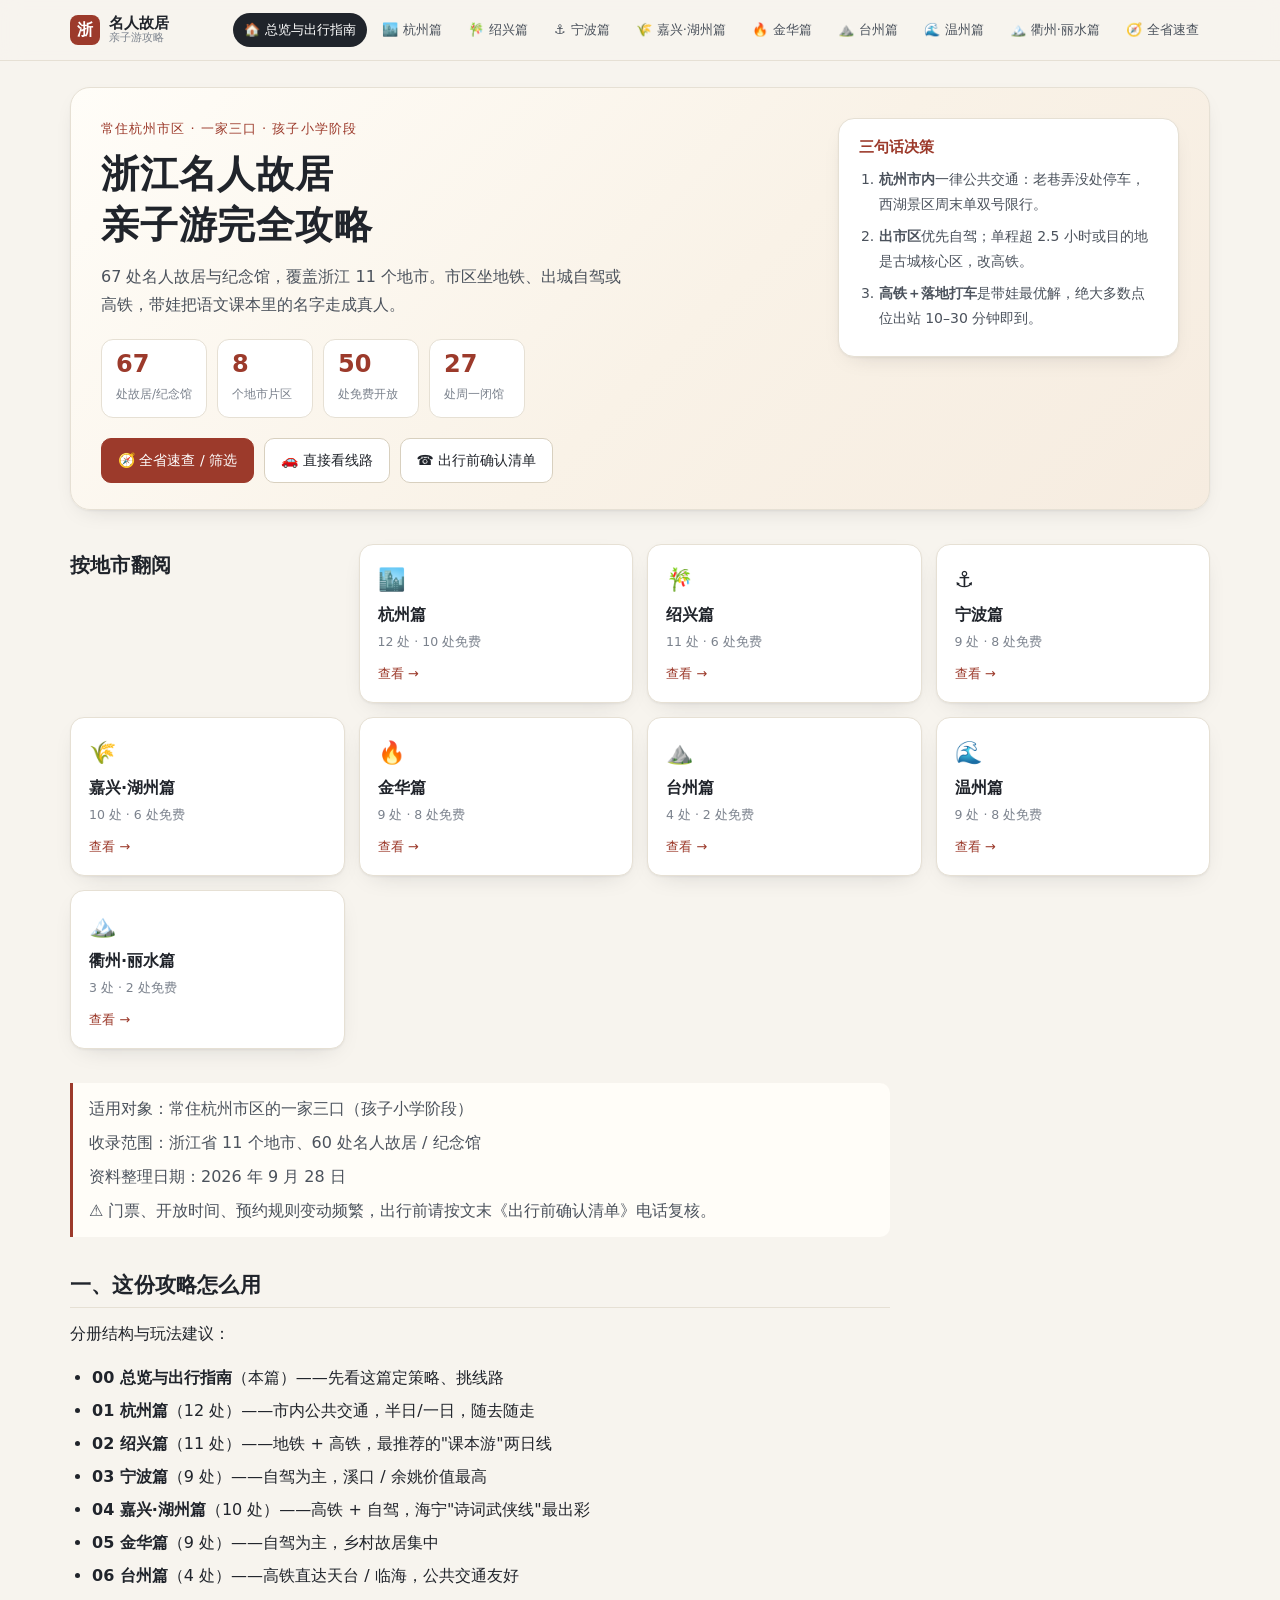
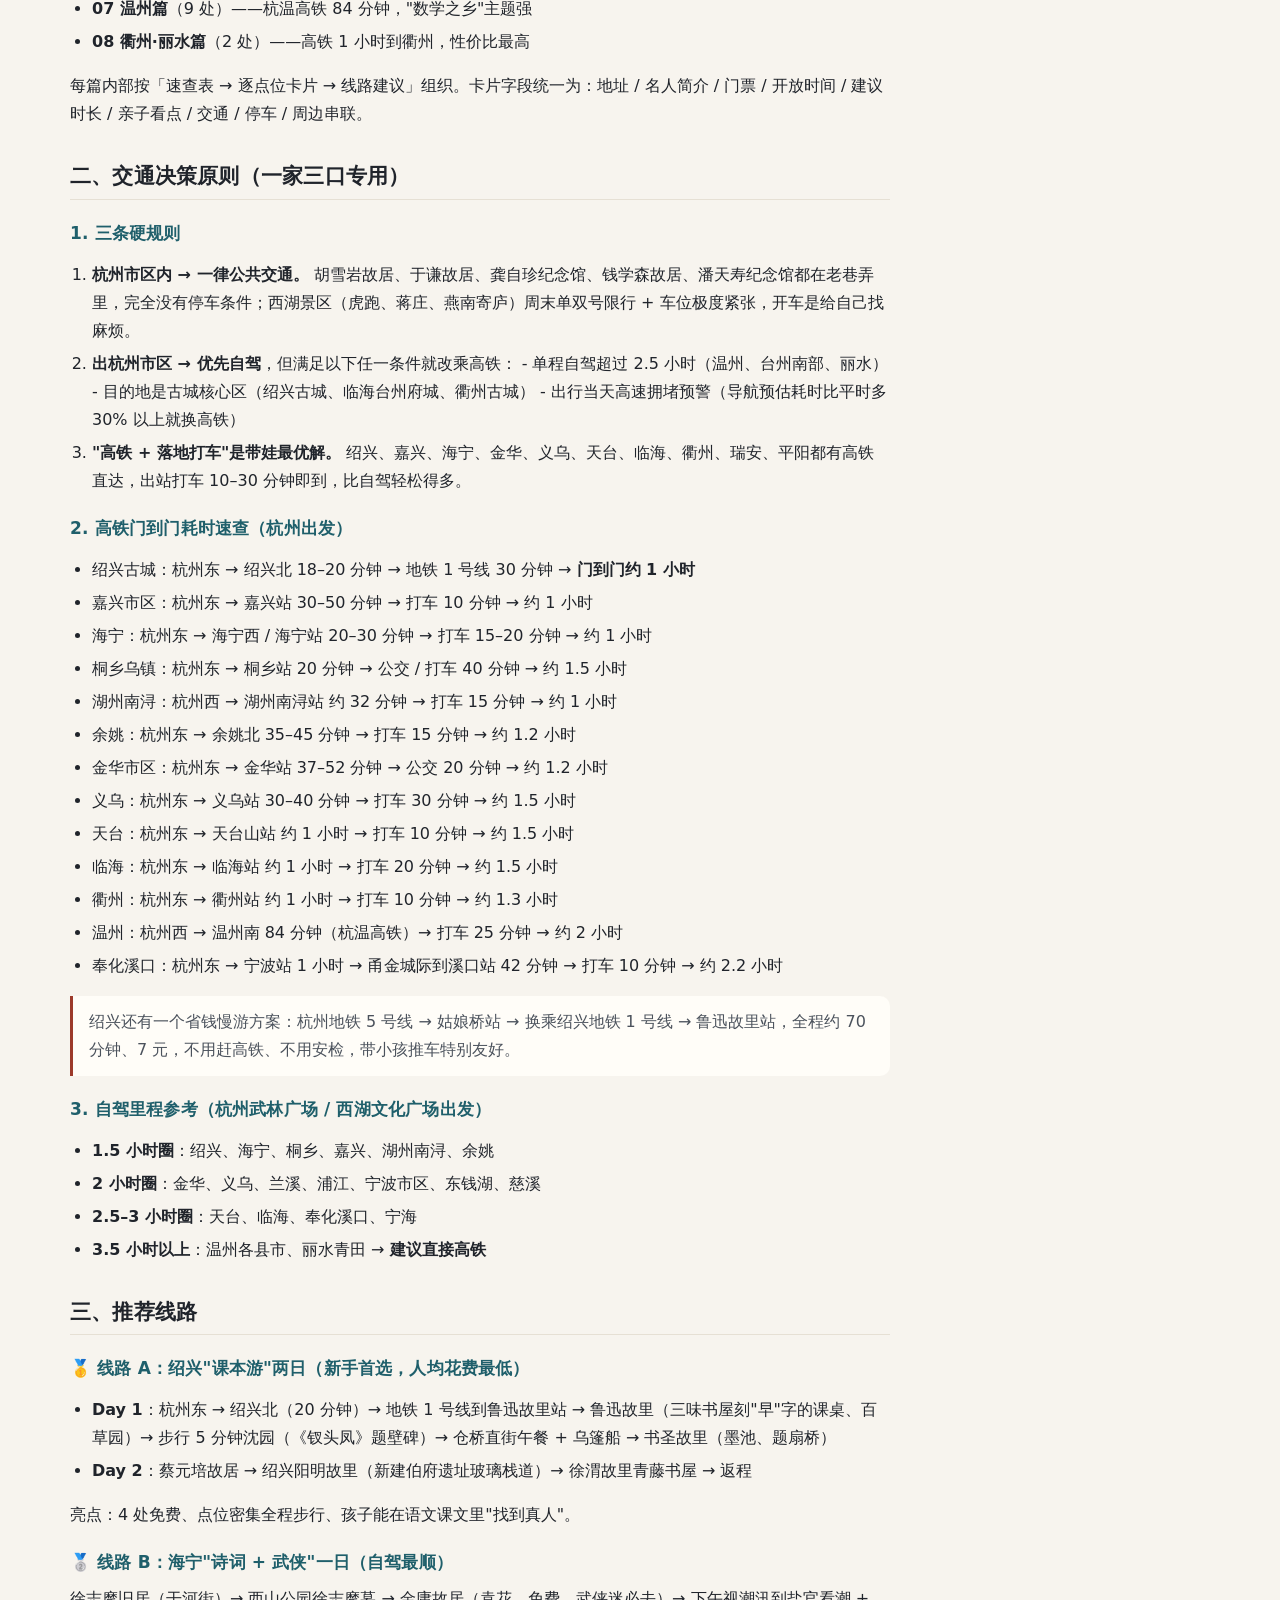
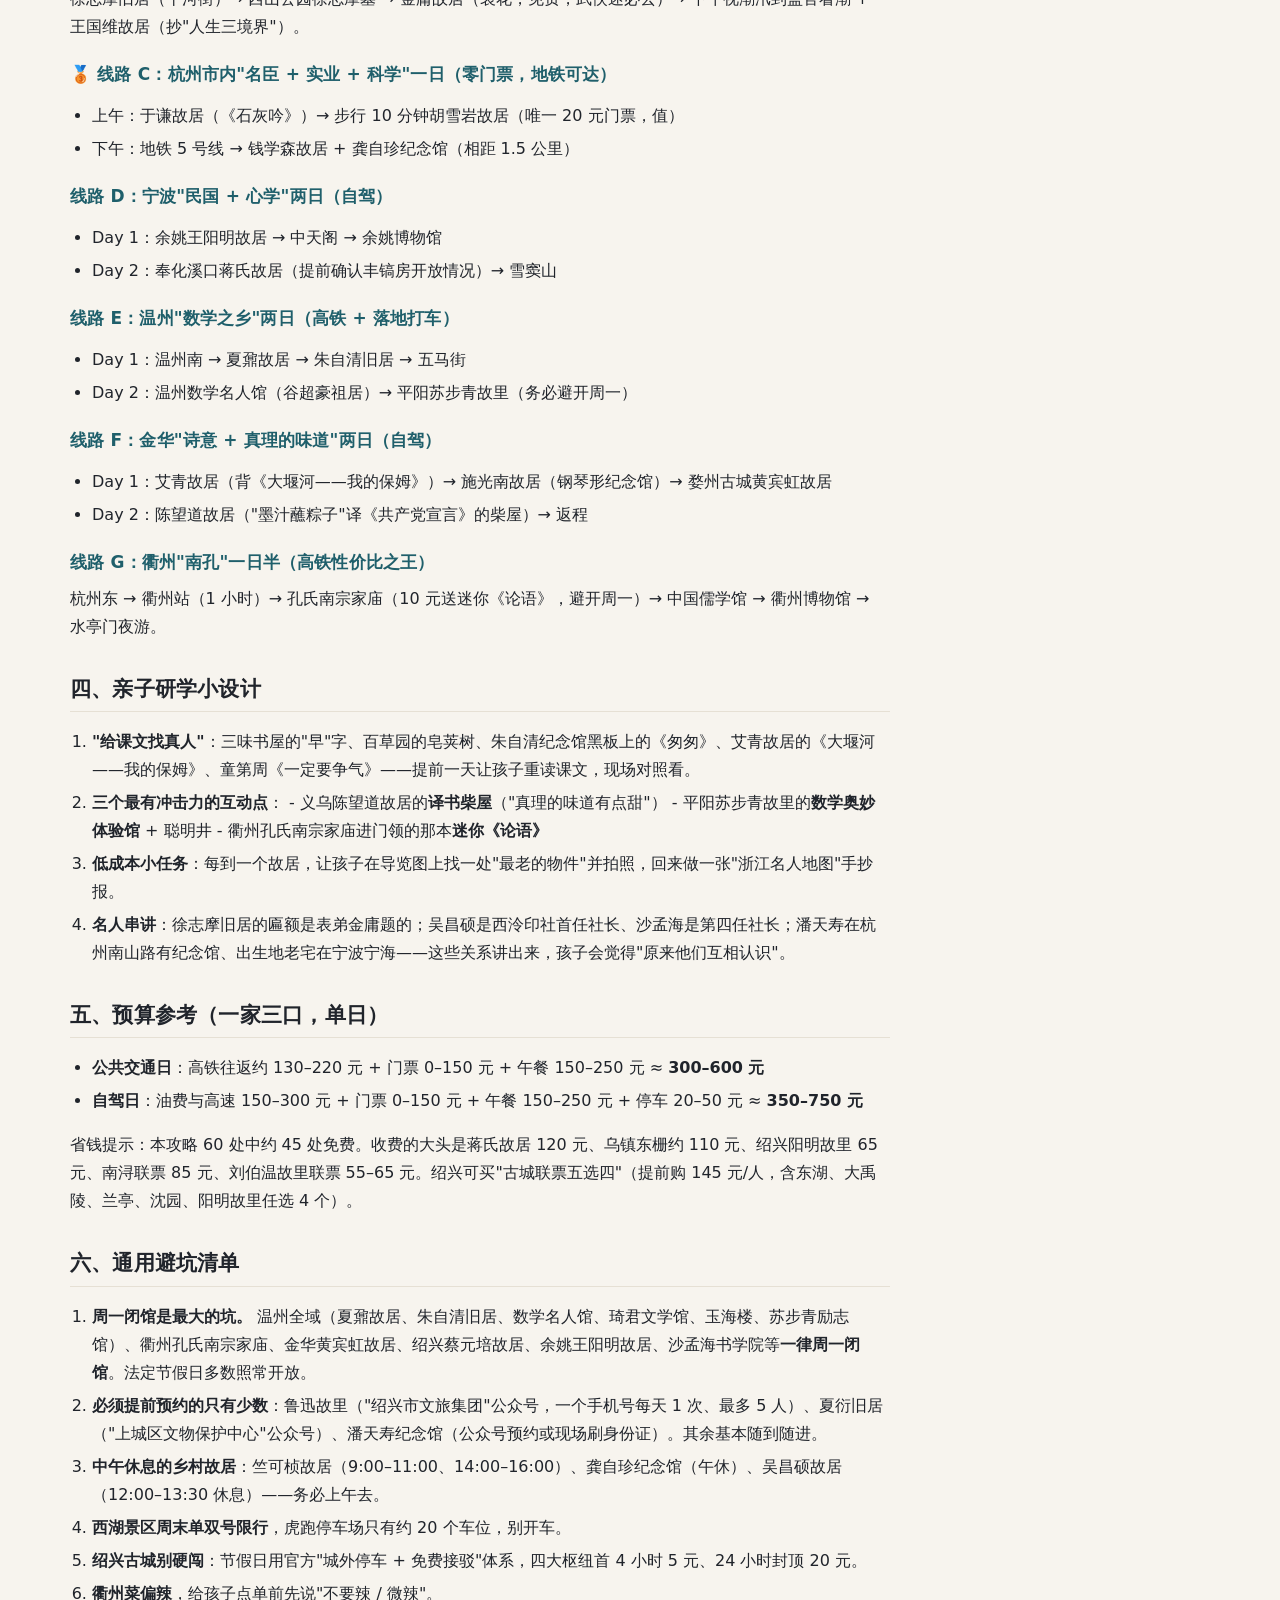
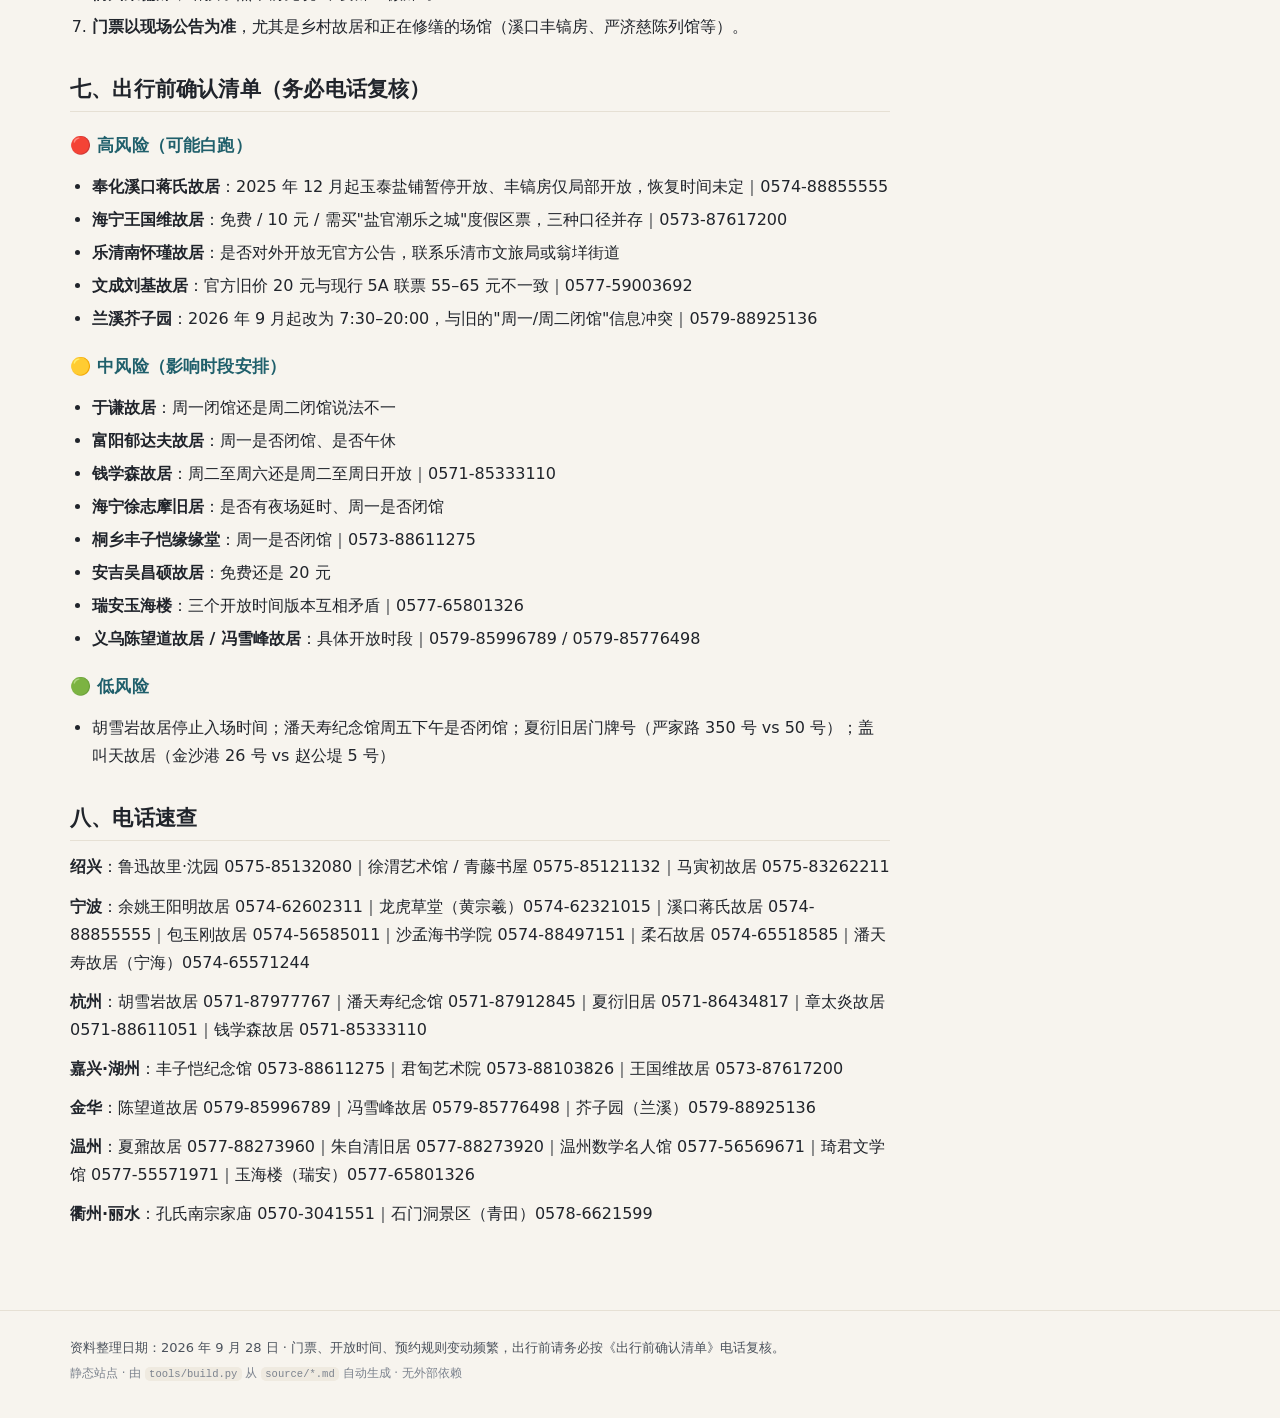
==== index.html @ b63d73aa "feat: 浙江名人故居亲子游攻略静态站点（9 篇分册 + 全省速查）" ====
<!DOCTYPE html>
<html lang="zh-CN">
<head>
<meta charset="utf-8">
<meta name="viewport" content="width=device-width, initial-scale=1">
<title>总览与出行指南 · 浙江名人故居亲子游攻略</title>
<meta name="description" content="浙江名人故居亲子游完全攻略：66 处故居、11 个地市、9 篇分册，含门票、开放时间、交通双方案与线路组合。">
<meta property="og:title" content="总览与出行指南">
<meta property="og:description" content="浙江名人故居亲子游完全攻略：66 处故居、11 个地市、9 篇分册，含门票、开放时间、交通双方案与线路组合。">
<link rel="stylesheet" href="assets/style.css">
</head>
<body>
<header class="site-head">
  <div class="wrap head-inner">
    <a class="brand" href="index.html"><span class="brand-mark">浙</span><span class="brand-txt">名人故居<em>亲子游攻略</em></span></a>
    <button class="nav-toggle" id="navToggle" aria-label="目录">☰ 目录</button>
    <nav class="topnav" id="topNav"><a class="nav-item active" href="index.html"><span>🏠</span>总览与出行指南</a><a class="nav-item" href="01-hangzhou.html"><span>🏙️</span>杭州篇</a><a class="nav-item" href="02-shaoxing.html"><span>🎋</span>绍兴篇</a><a class="nav-item" href="03-ningbo.html"><span>⚓</span>宁波篇</a><a class="nav-item" href="04-jiaxing-huzhou.html"><span>🌾</span>嘉兴·湖州篇</a><a class="nav-item" href="05-jinhua.html"><span>🔥</span>金华篇</a><a class="nav-item" href="06-taizhou.html"><span>⛰️</span>台州篇</a><a class="nav-item" href="07-wenzhou.html"><span>🌊</span>温州篇</a><a class="nav-item" href="08-quzhou-lishui.html"><span>🏔️</span>衢州·丽水篇</a><a class="nav-item" href="all.html"><span>🧭</span>全省速查</a></nav>
  </div>
</header>
<div class="wrap layout">
<section class="hero">
<div class="hero-txt">
<p class="kicker">常住杭州市区 · 一家三口 · 孩子小学阶段</p>
<h1>浙江名人故居<br>亲子游完全攻略</h1>
<p class="hero-sub">67 处名人故居与纪念馆，覆盖浙江 11 个地市。市区坐地铁、出城自驾或高铁，带娃把语文课本里的名字走成真人。</p>
<div class="stat-row">
<div class="stat"><b>67</b><span>处故居/纪念馆</span></div>
<div class="stat"><b>8</b><span>个地市片区</span></div>
<div class="stat"><b>50</b><span>处免费开放</span></div>
<div class="stat"><b>27</b><span>处周一闭馆</span></div>
</div>
<div class="hero-cta">
<a class="btn primary" href="all.html">🧭 全省速查 / 筛选</a>
<a class="btn" href="#xianlu">🚗 直接看线路</a>
<a class="btn" href="#checklist">☎️ 出行前确认清单</a>
</div></div>
<aside class="hero-card"><h3>三句话决策</h3><ol><li><strong>杭州市内</strong>一律公共交通：老巷弄没处停车，西湖景区周末单双号限行。</li><li><strong>出市区</strong>优先自驾；单程超 2.5 小时或目的地是古城核心区，改高铁。</li><li><strong>高铁＋落地打车</strong>是带娃最优解，绝大多数点位出站 10–30 分钟即到。</li></ol></aside>
</section>
<section class="chapter-grid" id="fence">
<h2 class="sec-title">按地市翻阅</h2>
<a class="chap-card" href="01-hangzhou.html"><span class="chap-emoji">🏙️</span><b>杭州篇</b><span class="chap-meta">12 处 · 10 处免费</span><span class="chap-more">查看 →</span></a>
<a class="chap-card" href="02-shaoxing.html"><span class="chap-emoji">🎋</span><b>绍兴篇</b><span class="chap-meta">11 处 · 6 处免费</span><span class="chap-more">查看 →</span></a>
<a class="chap-card" href="03-ningbo.html"><span class="chap-emoji">⚓</span><b>宁波篇</b><span class="chap-meta">9 处 · 8 处免费</span><span class="chap-more">查看 →</span></a>
<a class="chap-card" href="04-jiaxing-huzhou.html"><span class="chap-emoji">🌾</span><b>嘉兴·湖州篇</b><span class="chap-meta">10 处 · 6 处免费</span><span class="chap-more">查看 →</span></a>
<a class="chap-card" href="05-jinhua.html"><span class="chap-emoji">🔥</span><b>金华篇</b><span class="chap-meta">9 处 · 8 处免费</span><span class="chap-more">查看 →</span></a>
<a class="chap-card" href="06-taizhou.html"><span class="chap-emoji">⛰️</span><b>台州篇</b><span class="chap-meta">4 处 · 2 处免费</span><span class="chap-more">查看 →</span></a>
<a class="chap-card" href="07-wenzhou.html"><span class="chap-emoji">🌊</span><b>温州篇</b><span class="chap-meta">9 处 · 8 处免费</span><span class="chap-more">查看 →</span></a>
<a class="chap-card" href="08-quzhou-lishui.html"><span class="chap-emoji">🏔️</span><b>衢州·丽水篇</b><span class="chap-meta">3 处 · 2 处免费</span><span class="chap-more">查看 →</span></a>
</section>
<article class="prose">
<blockquote><p>适用对象：常住杭州市区的一家三口（孩子小学阶段）</p><p>收录范围：浙江省 11 个地市、60 处名人故居 / 纪念馆</p><p>资料整理日期：2026 年 9 月 28 日</p><p>⚠️ 门票、开放时间、预约规则变动频繁，出行前请按文末《出行前确认清单》电话复核。</p></blockquote>
<h2 id="一-这份攻略怎么用">一、这份攻略怎么用</h2>
<p>分册结构与玩法建议：</p>
<ul><li><strong>00 总览与出行指南</strong>（本篇）——先看这篇定策略、挑线路</li><li><strong>01 杭州篇</strong>（12 处）——市内公共交通，半日/一日，随去随走</li><li><strong>02 绍兴篇</strong>（11 处）——地铁 + 高铁，最推荐的"课本游"两日线</li><li><strong>03 宁波篇</strong>（9 处）——自驾为主，溪口 / 余姚价值最高</li><li><strong>04 嘉兴·湖州篇</strong>（10 处）——高铁 + 自驾，海宁"诗词武侠线"最出彩</li><li><strong>05 金华篇</strong>（9 处）——自驾为主，乡村故居集中</li><li><strong>06 台州篇</strong>（4 处）——高铁直达天台 / 临海，公共交通友好</li><li><strong>07 温州篇</strong>（9 处）——杭温高铁 84 分钟，"数学之乡"主题强</li><li><strong>08 衢州·丽水篇</strong>（2 处）——高铁 1 小时到衢州，性价比最高</li></ul>
<p>每篇内部按「速查表 → 逐点位卡片 → 线路建议」组织。卡片字段统一为：地址 / 名人简介 / 门票 / 开放时间 / 建议时长 / 亲子看点 / 交通 / 停车 / 周边串联。</p>
<h2 id="二-交通决策原则-一家三口专用">二、交通决策原则（一家三口专用）</h2>
<h3 id="1-三条硬规则">1. 三条硬规则</h3>
<ol><li><strong>杭州市区内 → 一律公共交通。</strong> 胡雪岩故居、于谦故居、龚自珍纪念馆、钱学森故居、潘天寿纪念馆都在老巷弄里，完全没有停车条件；西湖景区（虎跑、蒋庄、燕南寄庐）周末单双号限行 + 车位极度紧张，开车是给自己找麻烦。</li><li><strong>出杭州市区 → 优先自驾</strong>，但满足以下任一条件就改乘高铁： - 单程自驾超过 2.5 小时（温州、台州南部、丽水） - 目的地是古城核心区（绍兴古城、临海台州府城、衢州古城） - 出行当天高速拥堵预警（导航预估耗时比平时多 30% 以上就换高铁）</li><li><strong>"高铁 + 落地打车"是带娃最优解。</strong> 绍兴、嘉兴、海宁、金华、义乌、天台、临海、衢州、瑞安、平阳都有高铁直达，出站打车 10–30 分钟即到，比自驾轻松得多。</li></ol>
<h3 id="2-高铁门到门耗时速查-杭州出发">2. 高铁门到门耗时速查（杭州出发）</h3>
<ul><li>绍兴古城：杭州东 → 绍兴北 18–20 分钟 → 地铁 1 号线 30 分钟 → <strong>门到门约 1 小时</strong></li><li>嘉兴市区：杭州东 → 嘉兴站 30–50 分钟 → 打车 10 分钟 → 约 1 小时</li><li>海宁：杭州东 → 海宁西 / 海宁站 20–30 分钟 → 打车 15–20 分钟 → 约 1 小时</li><li>桐乡乌镇：杭州东 → 桐乡站 20 分钟 → 公交 / 打车 40 分钟 → 约 1.5 小时</li><li>湖州南浔：杭州西 → 湖州南浔站 约 32 分钟 → 打车 15 分钟 → 约 1 小时</li><li>余姚：杭州东 → 余姚北 35–45 分钟 → 打车 15 分钟 → 约 1.2 小时</li><li>金华市区：杭州东 → 金华站 37–52 分钟 → 公交 20 分钟 → 约 1.2 小时</li><li>义乌：杭州东 → 义乌站 30–40 分钟 → 打车 30 分钟 → 约 1.5 小时</li><li>天台：杭州东 → 天台山站 约 1 小时 → 打车 10 分钟 → 约 1.5 小时</li><li>临海：杭州东 → 临海站 约 1 小时 → 打车 20 分钟 → 约 1.5 小时</li><li>衢州：杭州东 → 衢州站 约 1 小时 → 打车 10 分钟 → 约 1.3 小时</li><li>温州：杭州西 → 温州南 84 分钟（杭温高铁）→ 打车 25 分钟 → 约 2 小时</li><li>奉化溪口：杭州东 → 宁波站 1 小时 → 甬金城际到溪口站 42 分钟 → 打车 10 分钟 → 约 2.2 小时</li></ul>
<blockquote><p>绍兴还有一个省钱慢游方案：杭州地铁 5 号线 → 姑娘桥站 → 换乘绍兴地铁 1 号线 → 鲁迅故里站，全程约 70 分钟、7 元，不用赶高铁、不用安检，带小孩推车特别友好。</p></blockquote>
<h3 id="3-自驾里程参考-杭州武林广场-西湖文化广场出发">3. 自驾里程参考（杭州武林广场 / 西湖文化广场出发）</h3>
<ul><li><strong>1.5 小时圈</strong>：绍兴、海宁、桐乡、嘉兴、湖州南浔、余姚</li><li><strong>2 小时圈</strong>：金华、义乌、兰溪、浦江、宁波市区、东钱湖、慈溪</li><li><strong>2.5–3 小时圈</strong>：天台、临海、奉化溪口、宁海</li><li><strong>3.5 小时以上</strong>：温州各县市、丽水青田 → <strong>建议直接高铁</strong></li></ul>
<h2 id="xianlu">三、推荐线路</h2>
<h3 id="线路-a-绍兴-课本游-两日-新手首选-人均花费最低">🥇 线路 A：绍兴"课本游"两日（新手首选，人均花费最低）</h3>
<ul><li><strong>Day 1</strong>：杭州东 → 绍兴北（20 分钟）→ 地铁 1 号线到鲁迅故里站 → 鲁迅故里（三味书屋刻"早"字的课桌、百草园）→ 步行 5 分钟沈园（《钗头凤》题壁碑）→ 仓桥直街午餐 + 乌篷船 → 书圣故里（墨池、题扇桥）</li><li><strong>Day 2</strong>：蔡元培故居 → 绍兴阳明故里（新建伯府遗址玻璃栈道）→ 徐渭故里青藤书屋 → 返程</li></ul>
<p>亮点：4 处免费、点位密集全程步行、孩子能在语文课文里"找到真人"。</p>
<h3 id="线路-b-海宁-诗词-武侠-一日-自驾最顺">🥈 线路 B：海宁"诗词 + 武侠"一日（自驾最顺）</h3>
<p>徐志摩旧居（干河街）→ 西山公园徐志摩墓 → 金庸故居（袁花，免费，武侠迷必去）→ 下午视潮汛到盐官看潮 + 王国维故居（抄"人生三境界"）。</p>
<h3 id="线路-c-杭州市内-名臣-实业-科学-一日-零门票-地铁可达">🥉 线路 C：杭州市内"名臣 + 实业 + 科学"一日（零门票，地铁可达）</h3>
<ul><li>上午：于谦故居（《石灰吟》）→ 步行 10 分钟胡雪岩故居（唯一 20 元门票，值）</li><li>下午：地铁 5 号线 → 钱学森故居 + 龚自珍纪念馆（相距 1.5 公里）</li></ul>
<h3 id="线路-d-宁波-民国-心学-两日-自驾">线路 D：宁波"民国 + 心学"两日（自驾）</h3>
<ul><li>Day 1：余姚王阳明故居 → 中天阁 → 余姚博物馆</li><li>Day 2：奉化溪口蒋氏故居（提前确认丰镐房开放情况）→ 雪窦山</li></ul>
<h3 id="线路-e-温州-数学之乡-两日-高铁-落地打车">线路 E：温州"数学之乡"两日（高铁 + 落地打车）</h3>
<ul><li>Day 1：温州南 → 夏鼐故居 → 朱自清旧居 → 五马街</li><li>Day 2：温州数学名人馆（谷超豪祖居）→ 平阳苏步青故里（务必避开周一）</li></ul>
<h3 id="线路-f-金华-诗意-真理的味道-两日-自驾">线路 F：金华"诗意 + 真理的味道"两日（自驾）</h3>
<ul><li>Day 1：艾青故居（背《大堰河——我的保姆》）→ 施光南故居（钢琴形纪念馆）→ 婺州古城黄宾虹故居</li><li>Day 2：陈望道故居（"墨汁蘸粽子"译《共产党宣言》的柴屋）→ 返程</li></ul>
<h3 id="线路-g-衢州-南孔-一日半-高铁性价比之王">线路 G：衢州"南孔"一日半（高铁性价比之王）</h3>
<p>杭州东 → 衢州站（1 小时）→ 孔氏南宗家庙（10 元送迷你《论语》，避开周一）→ 中国儒学馆 → 衢州博物馆 → 水亭门夜游。</p>
<h2 id="四-亲子研学小设计">四、亲子研学小设计</h2>
<ol><li><strong>"给课文找真人"</strong>：三味书屋的"早"字、百草园的皂荚树、朱自清纪念馆黑板上的《匆匆》、艾青故居的《大堰河——我的保姆》、童第周《一定要争气》——提前一天让孩子重读课文，现场对照看。</li><li><strong>三个最有冲击力的互动点</strong>： - 义乌陈望道故居的<strong>译书柴屋</strong>（"真理的味道有点甜"） - 平阳苏步青故里的<strong>数学奥妙体验馆</strong> + 聪明井 - 衢州孔氏南宗家庙进门领的那本<strong>迷你《论语》</strong></li><li><strong>低成本小任务</strong>：每到一个故居，让孩子在导览图上找一处"最老的物件"并拍照，回来做一张"浙江名人地图"手抄报。</li><li><strong>名人串讲</strong>：徐志摩旧居的匾额是表弟金庸题的；吴昌硕是西泠印社首任社长、沙孟海是第四任社长；潘天寿在杭州南山路有纪念馆、出生地老宅在宁波宁海——这些关系讲出来，孩子会觉得"原来他们互相认识"。</li></ol>
<h2 id="五-预算参考-一家三口-单日">五、预算参考（一家三口，单日）</h2>
<ul><li><strong>公共交通日</strong>：高铁往返约 130–220 元 + 门票 0–150 元 + 午餐 150–250 元 ≈ <strong>300–600 元</strong></li><li><strong>自驾日</strong>：油费与高速 150–300 元 + 门票 0–150 元 + 午餐 150–250 元 + 停车 20–50 元 ≈ <strong>350–750 元</strong></li></ul>
<p>省钱提示：本攻略 60 处中约 45 处免费。收费的大头是蒋氏故居 120 元、乌镇东栅约 110 元、绍兴阳明故里 65 元、南浔联票 85 元、刘伯温故里联票 55–65 元。绍兴可买"古城联票五选四"（提前购 145 元/人，含东湖、大禹陵、兰亭、沈园、阳明故里任选 4 个）。</p>
<h2 id="六-通用避坑清单">六、通用避坑清单</h2>
<ol><li><strong>周一闭馆是最大的坑。</strong> 温州全域（夏鼐故居、朱自清旧居、数学名人馆、琦君文学馆、玉海楼、苏步青励志馆）、衢州孔氏南宗家庙、金华黄宾虹故居、绍兴蔡元培故居、余姚王阳明故居、沙孟海书学院等<strong>一律周一闭馆</strong>。法定节假日多数照常开放。</li><li><strong>必须提前预约的只有少数</strong>：鲁迅故里（"绍兴市文旅集团"公众号，一个手机号每天 1 次、最多 5 人）、夏衍旧居（"上城区文物保护中心"公众号）、潘天寿纪念馆（公众号预约或现场刷身份证）。其余基本随到随进。</li><li><strong>中午休息的乡村故居</strong>：竺可桢故居（9:00–11:00、14:00–16:00）、龚自珍纪念馆（午休）、吴昌硕故居（12:00–13:30 休息）——务必上午去。</li><li><strong>西湖景区周末单双号限行</strong>，虎跑停车场只有约 20 个车位，别开车。</li><li><strong>绍兴古城别硬闯</strong>：节假日用官方"城外停车 + 免费接驳"体系，四大枢纽首 4 小时 5 元、24 小时封顶 20 元。</li><li><strong>衢州菜偏辣</strong>，给孩子点单前先说"不要辣 / 微辣"。</li><li><strong>门票以现场公告为准</strong>，尤其是乡村故居和正在修缮的场馆（溪口丰镐房、严济慈陈列馆等）。</li></ol>
<h2 id="checklist">七、出行前确认清单（务必电话复核）</h2>
<h3 id="高风险-可能白跑">🔴 高风险（可能白跑）</h3>
<ul><li><strong>奉化溪口蒋氏故居</strong>：2025 年 12 月起玉泰盐铺暂停开放、丰镐房仅局部开放，恢复时间未定｜0574-88855555</li><li><strong>海宁王国维故居</strong>：免费 / 10 元 / 需买"盐官潮乐之城"度假区票，三种口径并存｜0573-87617200</li><li><strong>乐清南怀瑾故居</strong>：是否对外开放无官方公告，联系乐清市文旅局或翁垟街道</li><li><strong>文成刘基故居</strong>：官方旧价 20 元与现行 5A 联票 55–65 元不一致｜0577-59003692</li><li><strong>兰溪芥子园</strong>：2026 年 9 月起改为 7:30–20:00，与旧的"周一/周二闭馆"信息冲突｜0579-88925136</li></ul>
<h3 id="中风险-影响时段安排">🟡 中风险（影响时段安排）</h3>
<ul><li><strong>于谦故居</strong>：周一闭馆还是周二闭馆说法不一</li><li><strong>富阳郁达夫故居</strong>：周一是否闭馆、是否午休</li><li><strong>钱学森故居</strong>：周二至周六还是周二至周日开放｜0571-85333110</li><li><strong>海宁徐志摩旧居</strong>：是否有夜场延时、周一是否闭馆</li><li><strong>桐乡丰子恺缘缘堂</strong>：周一是否闭馆｜0573-88611275</li><li><strong>安吉吴昌硕故居</strong>：免费还是 20 元</li><li><strong>瑞安玉海楼</strong>：三个开放时间版本互相矛盾｜0577-65801326</li><li><strong>义乌陈望道故居 / 冯雪峰故居</strong>：具体开放时段｜0579-85996789 / 0579-85776498</li></ul>
<h3 id="低风险">🟢 低风险</h3>
<ul><li>胡雪岩故居停止入场时间；潘天寿纪念馆周五下午是否闭馆；夏衍旧居门牌号（严家路 350 号 vs 50 号）；盖叫天故居（金沙港 26 号 vs 赵公堤 5 号）</li></ul>
<h2 id="八-电话速查">八、电话速查</h2>
<p><strong>绍兴</strong>：鲁迅故里·沈园 0575-85132080｜徐渭艺术馆 / 青藤书屋 0575-85121132｜马寅初故居 0575-83262211</p>
<p><strong>宁波</strong>：余姚王阳明故居 0574-62602311｜龙虎草堂（黄宗羲）0574-62321015｜溪口蒋氏故居 0574-88855555｜包玉刚故居 0574-56585011｜沙孟海书学院 0574-88497151｜柔石故居 0574-65518585｜潘天寿故居（宁海）0574-65571244</p>
<p><strong>杭州</strong>：胡雪岩故居 0571-87977767｜潘天寿纪念馆 0571-87912845｜夏衍旧居 0571-86434817｜章太炎故居 0571-88611051｜钱学森故居 0571-85333110</p>
<p><strong>嘉兴·湖州</strong>：丰子恺纪念馆 0573-88611275｜君匋艺术院 0573-88103826｜王国维故居 0573-87617200</p>
<p><strong>金华</strong>：陈望道故居 0579-85996789｜冯雪峰故居 0579-85776498｜芥子园（兰溪）0579-88925136</p>
<p><strong>温州</strong>：夏鼐故居 0577-88273960｜朱自清旧居 0577-88273920｜温州数学名人馆 0577-56569671｜琦君文学馆 0577-55571971｜玉海楼（瑞安）0577-65801326</p>
<p><strong>衢州·丽水</strong>：孔氏南宗家庙 0570-3041551｜石门洞景区（青田）0578-6621599</p>
</article>
</div>
<footer class="site-foot">
  <div class="wrap">
    <p>资料整理日期：2026 年 9 月 28 日 · 门票、开放时间、预约规则变动频繁，出行前请务必按《出行前确认清单》电话复核。</p>
    <p class="muted">静态站点 · 由 <code>tools/build.py</code> 从 <code>source/*.md</code> 自动生成 · 无外部依赖</p>
  </div>
</footer>
<script src="assets/app.js"></script>

</body>
</html>
---- assets/style.css ----
:root{
  --bg:#f7f4ee;
  --bg-soft:#fffdf8;
  --paper:#ffffff;
  --ink:#20242b;
  --ink-2:#4b525c;
  --ink-3:#7b828d;
  --line:#e6e0d4;
  --line-2:#d8d0bf;
  --brand:#9c3a2b;
  --brand-soft:#fbeee9;
  --teal:#1f5f6b;
  --teal-soft:#e6f1f1;
  --green:#1d6b45;
  --green-soft:#e6f2ea;
  --amber:#9a6207;
  --amber-soft:#fbf0dc;
  --blue:#245b8a;
  --blue-soft:#e8f0f8;
  --radius:14px;
  --shadow:0 1px 2px rgba(32,36,43,.05),0 8px 24px -14px rgba(32,36,43,.25);
  --maxw:1180px;
}
*{box-sizing:border-box}
html{scroll-behavior:smooth}
body{
  margin:0;background:var(--bg);color:var(--ink);
  font-family:"PingFang SC","Microsoft YaHei","Hiragino Sans GB","Noto Sans SC",system-ui,-apple-system,"Segoe UI",sans-serif;
  font-size:16px;line-height:1.75;-webkit-font-smoothing:antialiased;
}
h1,h2,h3,h4{line-height:1.35;margin:1.2em 0 .6em;font-weight:700;letter-spacing:.01em}
a{color:var(--brand);text-decoration:none}
a:hover{text-decoration:underline}
code{background:#efeae0;padding:.1em .4em;border-radius:5px;font-size:.9em;font-family:ui-monospace,Consolas,monospace}
img{max-width:100%}
.wrap{max-width:var(--maxw);margin:0 auto;padding:0 20px}
.muted{color:var(--ink-3);font-size:.9em}

/* ---------- header ---------- */
.site-head{
  position:sticky;top:0;z-index:50;background:rgba(247,244,238,.92);
  backdrop-filter:saturate(180%) blur(10px);border-bottom:1px solid var(--line);
}
.head-inner{display:flex;align-items:center;gap:16px;min-height:60px}
.brand{display:flex;align-items:center;gap:9px;color:var(--ink);flex:none}
.brand:hover{text-decoration:none}
.brand-mark{
  width:30px;height:30px;border-radius:8px;background:var(--brand);color:#fff;
  display:grid;place-items:center;font-weight:700;font-size:16px;letter-spacing:0;
}
.brand-txt{font-weight:700;font-size:15px;line-height:1.15}
.brand-txt em{display:block;font-style:normal;font-size:11px;color:var(--ink-3);font-weight:500}
.nav-toggle{
  display:none;margin-left:auto;background:var(--paper);border:1px solid var(--line-2);
  border-radius:9px;padding:7px 12px;font-size:13px;cursor:pointer;color:var(--ink);
}
.topnav{display:flex;gap:4px;margin-left:auto;flex-wrap:wrap;justify-content:flex-end}
.nav-item{
  display:inline-flex;align-items:center;gap:5px;font-size:13px;color:var(--ink-2);
  padding:6px 11px;border-radius:999px;white-space:nowrap;
}
.nav-item span{font-size:13px}
.nav-item:hover{background:#efeae0;text-decoration:none;color:var(--ink)}
.nav-item.active{background:var(--ink);color:#fff}
.nav-item.active:hover{background:var(--ink)}
@media (max-width:1080px){
  .topnav{
    display:none;position:absolute;left:0;right:0;top:100%;margin:0;
    background:var(--bg-soft);border-bottom:1px solid var(--line);
    padding:10px 16px 14px;box-shadow:var(--shadow);flex-direction:column;align-items:stretch;
  }
  .topnav.open{display:flex}
  .nav-toggle{display:block}
  .nav-item{border-radius:9px;padding:9px 12px}
}

/* ---------- hero ---------- */
.hero{
  display:grid;grid-template-columns:1.35fr .65fr;gap:28px;align-items:start;
  margin:26px 0 34px;padding:30px 30px 26px;border-radius:20px;
  background:linear-gradient(135deg,#fffdf8 0%,#f9f2e7 55%,#f6ece0 100%);
  border:1px solid var(--line);box-shadow:var(--shadow);
}
.kicker{margin:0 0 8px;font-size:13px;color:var(--brand);letter-spacing:.08em}
.hero h1{font-size:38px;margin:0 0 12px;letter-spacing:.02em}
.hero-sub{margin:0 0 20px;color:var(--ink-2);max-width:52ch}
.stat-row{display:flex;gap:10px;flex-wrap:wrap;margin-bottom:20px}
.stat{
  background:var(--paper);border:1px solid var(--line);border-radius:12px;
  padding:10px 14px;min-width:96px;
}
.stat b{display:block;font-size:24px;line-height:1.2;color:var(--brand)}
.stat span{font-size:12px;color:var(--ink-3)}
.hero-cta{display:flex;gap:10px;flex-wrap:wrap}
.btn{
  display:inline-block;padding:9px 16px;border-radius:10px;border:1px solid var(--line-2);
  background:var(--paper);font-size:14px;color:var(--ink);cursor:pointer;
}
.btn:hover{text-decoration:none;border-color:var(--brand);color:var(--brand)}
.btn.primary{background:var(--brand);border-color:var(--brand);color:#fff}
.btn.primary:hover{background:#87301f;color:#fff}
.btn.ghost{background:transparent}
.hero-card{
  background:var(--paper);border:1px solid var(--line);border-radius:16px;padding:18px 20px;
  box-shadow:var(--shadow);
}
.hero-card h3{margin:0 0 10px;font-size:15px;color:var(--brand)}
.hero-card ol{margin:0;padding-left:20px;font-size:14px;color:var(--ink-2)}
.hero-card li{margin-bottom:8px}
@media (max-width:860px){
  .hero{grid-template-columns:1fr;padding:24px 20px}
  .hero h1{font-size:30px}
}

/* ---------- chapter cards ---------- */
.sec-title{font-size:20px;margin:8px 0 14px}
.chapter-grid{display:grid;grid-template-columns:repeat(auto-fill,minmax(230px,1fr));gap:14px;margin:0 0 34px}
.chap-card{
  display:flex;flex-direction:column;gap:2px;padding:16px 18px;border-radius:var(--radius);
  background:var(--paper);border:1px solid var(--line);box-shadow:var(--shadow);
  color:var(--ink);transition:transform .15s ease,border-color .15s ease;
}
.chap-card:hover{text-decoration:none;transform:translateY(-2px);border-color:var(--brand)}
.chap-emoji{font-size:22px}
.chap-card b{font-size:16px}
.chap-meta{font-size:12.5px;color:var(--ink-3)}
.chap-more{margin-top:8px;font-size:13px;color:var(--brand)}

/* ---------- layout ---------- */
.layout{padding-bottom:40px}
.crumb{font-size:13px;color:var(--ink-3);padding:18px 0 4px}
.crumb a{color:var(--ink-3)}
.chap-head h1{font-size:30px;margin:6px 0 10px}
.chap-head blockquote{margin:0 0 6px}
.two-col{display:grid;grid-template-columns:minmax(0,1fr) 230px;gap:32px;align-items:start}
@media (max-width:1000px){.two-col{grid-template-columns:1fr}.toc{display:none}}
.chap-body{min-width:0}
.toc{position:sticky;top:78px;font-size:13.5px;line-height:1.6}
.toc b{display:block;margin-bottom:8px;color:var(--ink-3);font-size:12px;letter-spacing:.08em}
.toc ol{margin:0;padding-left:20px}
.toc li{margin:3px 0;color:var(--ink-2)}
.toc li.toc-sec{margin-top:8px;list-style:none;margin-left:-20px}
.toc li.toc-sec a{color:var(--brand);font-weight:600}
.toc a{color:var(--ink-2)}
.toc a.active{color:var(--brand);font-weight:600}

/* ---------- prose ---------- */
.prose{max-width:820px}
.prose h2,.chap-body h2{
  font-size:21px;margin:34px 0 12px;padding-bottom:8px;border-bottom:1px solid var(--line);
}
.prose h3{font-size:17px;margin:22px 0 8px;color:var(--teal)}
blockquote{
  margin:14px 0;padding:12px 16px;background:var(--bg-soft);border-left:3px solid var(--brand);
  border-radius:0 10px 10px 0;color:var(--ink-2);
}
blockquote p{margin:0}
blockquote p+p{margin-top:6px}
ul,ol{padding-left:22px}
li{margin:5px 0}
p{margin:.7em 0}

/* ---------- tables ---------- */
.table-wrap{overflow-x:auto;border:1px solid var(--line);border-radius:var(--radius);background:var(--paper);box-shadow:var(--shadow)}
.grid-table{border-collapse:collapse;width:100%;font-size:13.5px;min-width:640px}
.grid-table th,.grid-table td{padding:9px 12px;text-align:left;border-bottom:1px solid var(--line);vertical-align:top}
.grid-table thead th{background:#f3eee4;font-size:12.5px;color:var(--ink-2);white-space:nowrap;position:sticky;top:0}
.grid-table tbody tr:hover{background:#fbf8f2}
.grid-table td:nth-child(2){font-weight:600}

/* ---------- spot cards ---------- */
.spot{
  margin:20px 0;padding:18px 20px 14px;background:var(--paper);
  border:1px solid var(--line);border-radius:var(--radius);box-shadow:var(--shadow);
  scroll-margin-top:72px;
}
.spot-title{margin:0 0 6px;font-size:21px;display:flex;align-items:baseline;gap:10px}
.spot-idx{
  flex:none;font-size:12px;font-weight:700;color:#fff;background:var(--teal);
  border-radius:6px;padding:2px 7px;letter-spacing:0;
}
.stars{font-size:13px;letter-spacing:1px}
.badges{display:flex;gap:6px;flex-wrap:wrap;margin-bottom:10px}
.badge{font-size:11.5px;padding:2px 9px;border-radius:999px;white-space:nowrap}
.badge.free{background:var(--green-soft);color:var(--green)}
.badge.paid{background:var(--brand-soft);color:var(--brand)}
.badge.warn{background:var(--amber-soft);color:var(--amber)}
.badge.info{background:var(--blue-soft);color:var(--blue)}
.badge.soft{background:#efedf6;color:#5a5178}
.spot-actions{display:flex;gap:10px;flex-wrap:wrap;margin-top:12px}
.nav-btn{
  display:inline-block;padding:6px 12px;border-radius:9px;font-size:13px;
  background:var(--bg-soft);border:1px solid var(--line-2);color:var(--teal);
}
.nav-btn:hover{text-decoration:none;border-color:var(--teal);background:var(--teal-soft)}
.fields{margin:0;display:grid;grid-template-columns:1fr;gap:2px}
.frow{display:grid;grid-template-columns:96px minmax(0,1fr);gap:12px;padding:7px 0;border-top:1px dashed var(--line)}
.frow:first-child{border-top:0}
.frow dt{font-size:13px;color:var(--ink-3);font-weight:600;white-space:nowrap}
.frow dd{margin:0;font-size:14.5px;color:var(--ink)}
.frow.f-intro dd{color:var(--ink-2);background:var(--bg-soft);border-radius:8px;padding:8px 12px}
.frow.f-addr dd{font-variant-numeric:tabular-nums}
@media (max-width:640px){
  .frow{grid-template-columns:1fr;gap:2px}
  .spot{padding:14px 15px}
  .grid-table{min-width:560px}
}
.spot-extra{margin-top:8px;font-size:14px;color:var(--ink-2)}
.spot-extra>*{margin:.5em 0}

/* ---------- pager ---------- */
.pager{display:flex;gap:12px;align-items:center;justify-content:space-between;margin:34px 0 10px;font-size:14px}
.pager a{padding:9px 14px;border:1px solid var(--line-2);border-radius:10px;background:var(--paper)}
.pager a:hover{text-decoration:none;border-color:var(--brand)}
.pager .to-all{background:var(--teal);border-color:var(--teal);color:#fff}

/* ---------- filters / all page ---------- */
.filters{display:flex;gap:10px;flex-wrap:wrap;align-items:center;margin:16px 0 14px}
.f-input,.f-select{
  padding:9px 12px;border:1px solid var(--line-2);border-radius:10px;background:var(--paper);
  font-size:14px;color:var(--ink);font-family:inherit;
}
.f-input{min-width:240px;flex:1 1 240px}
.f-count{font-size:13px;color:var(--ink-3)}
.empty-tip{padding:24px;text-align:center;color:var(--ink-3)}

/* ---------- footer ---------- */
.site-foot{margin-top:30px;padding:22px 0 30px;border-top:1px solid var(--line);color:var(--ink-2);font-size:13px}
.site-foot p{margin:4px 0}

/* ---------- print ---------- */
@media print{
  .site-head,.toc,.hero-cta,.filters,.pager,.site-foot{display:none!important}
  body{background:#fff;font-size:11pt}
  .spot{break-inside:avoid;box-shadow:none;border:1px solid #ccc;margin:8px 0}
  .two-col{display:block}
  a{color:#000;text-decoration:none}
}
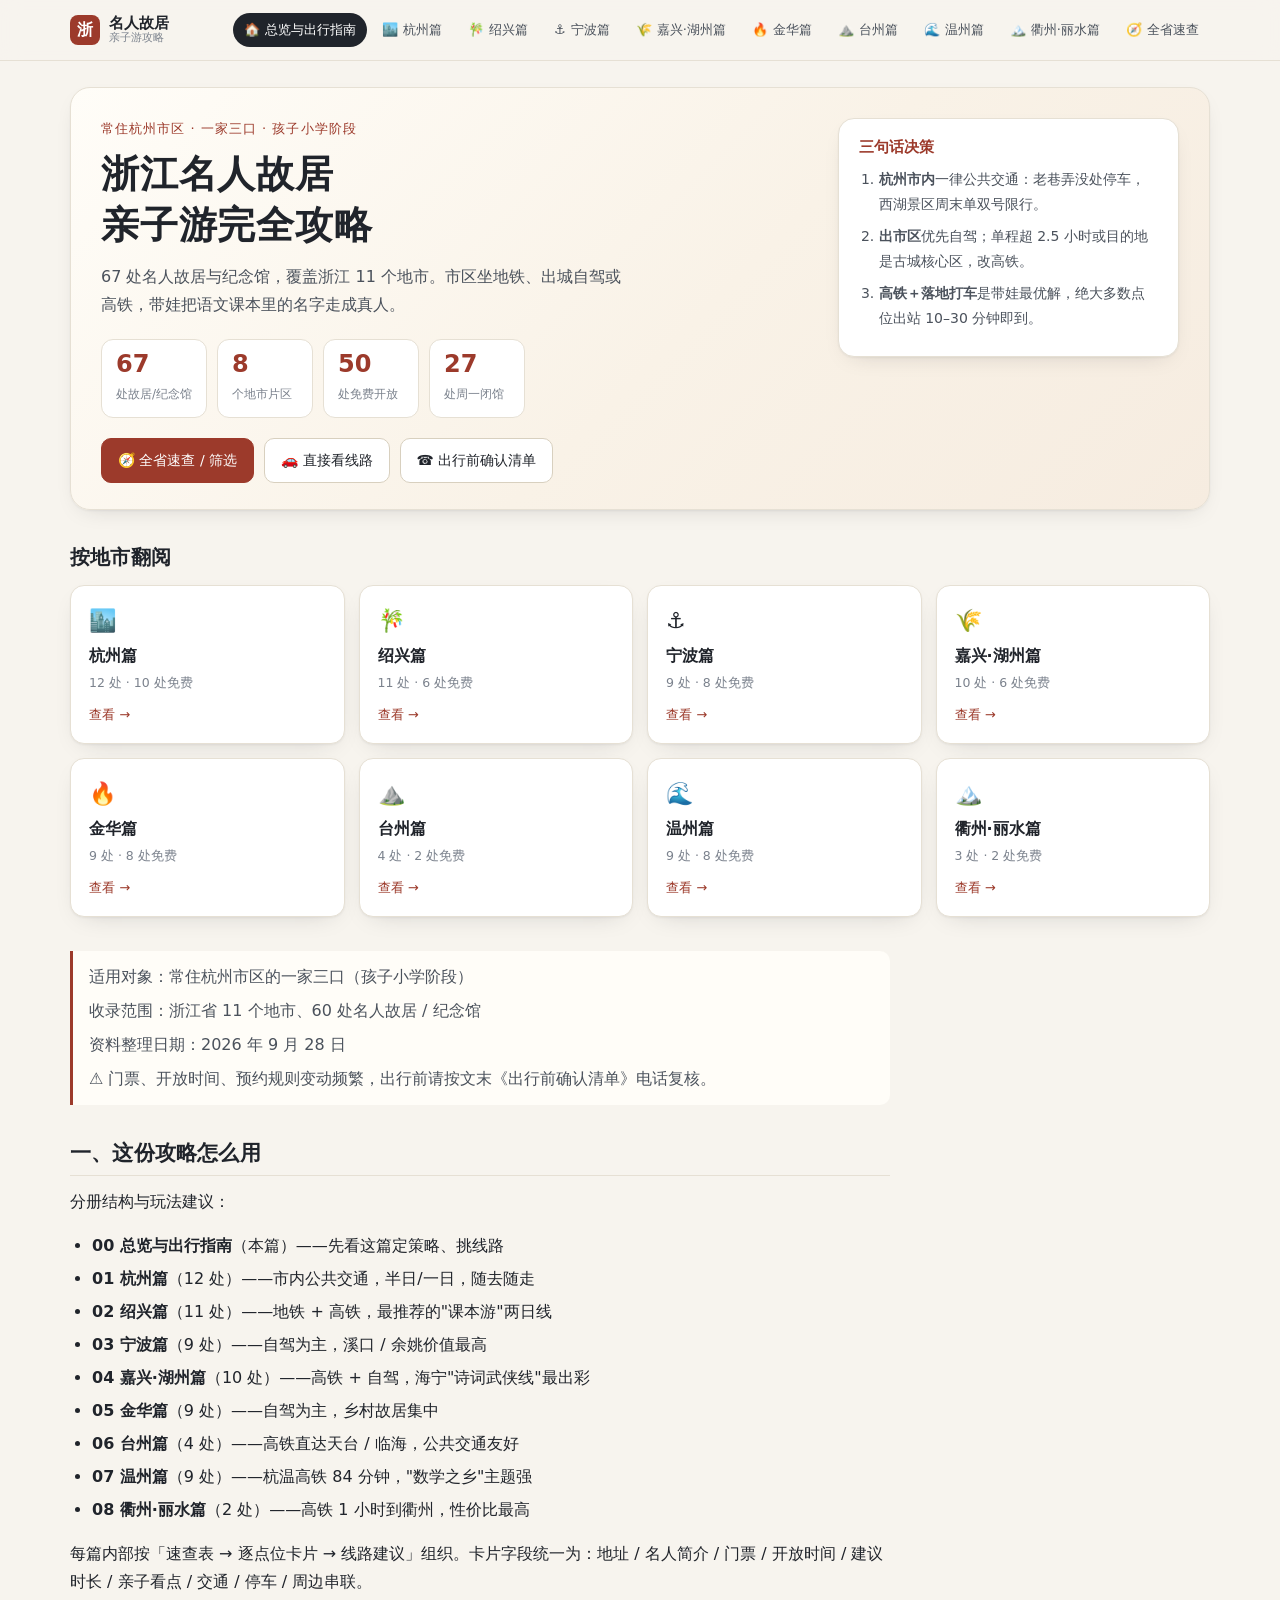
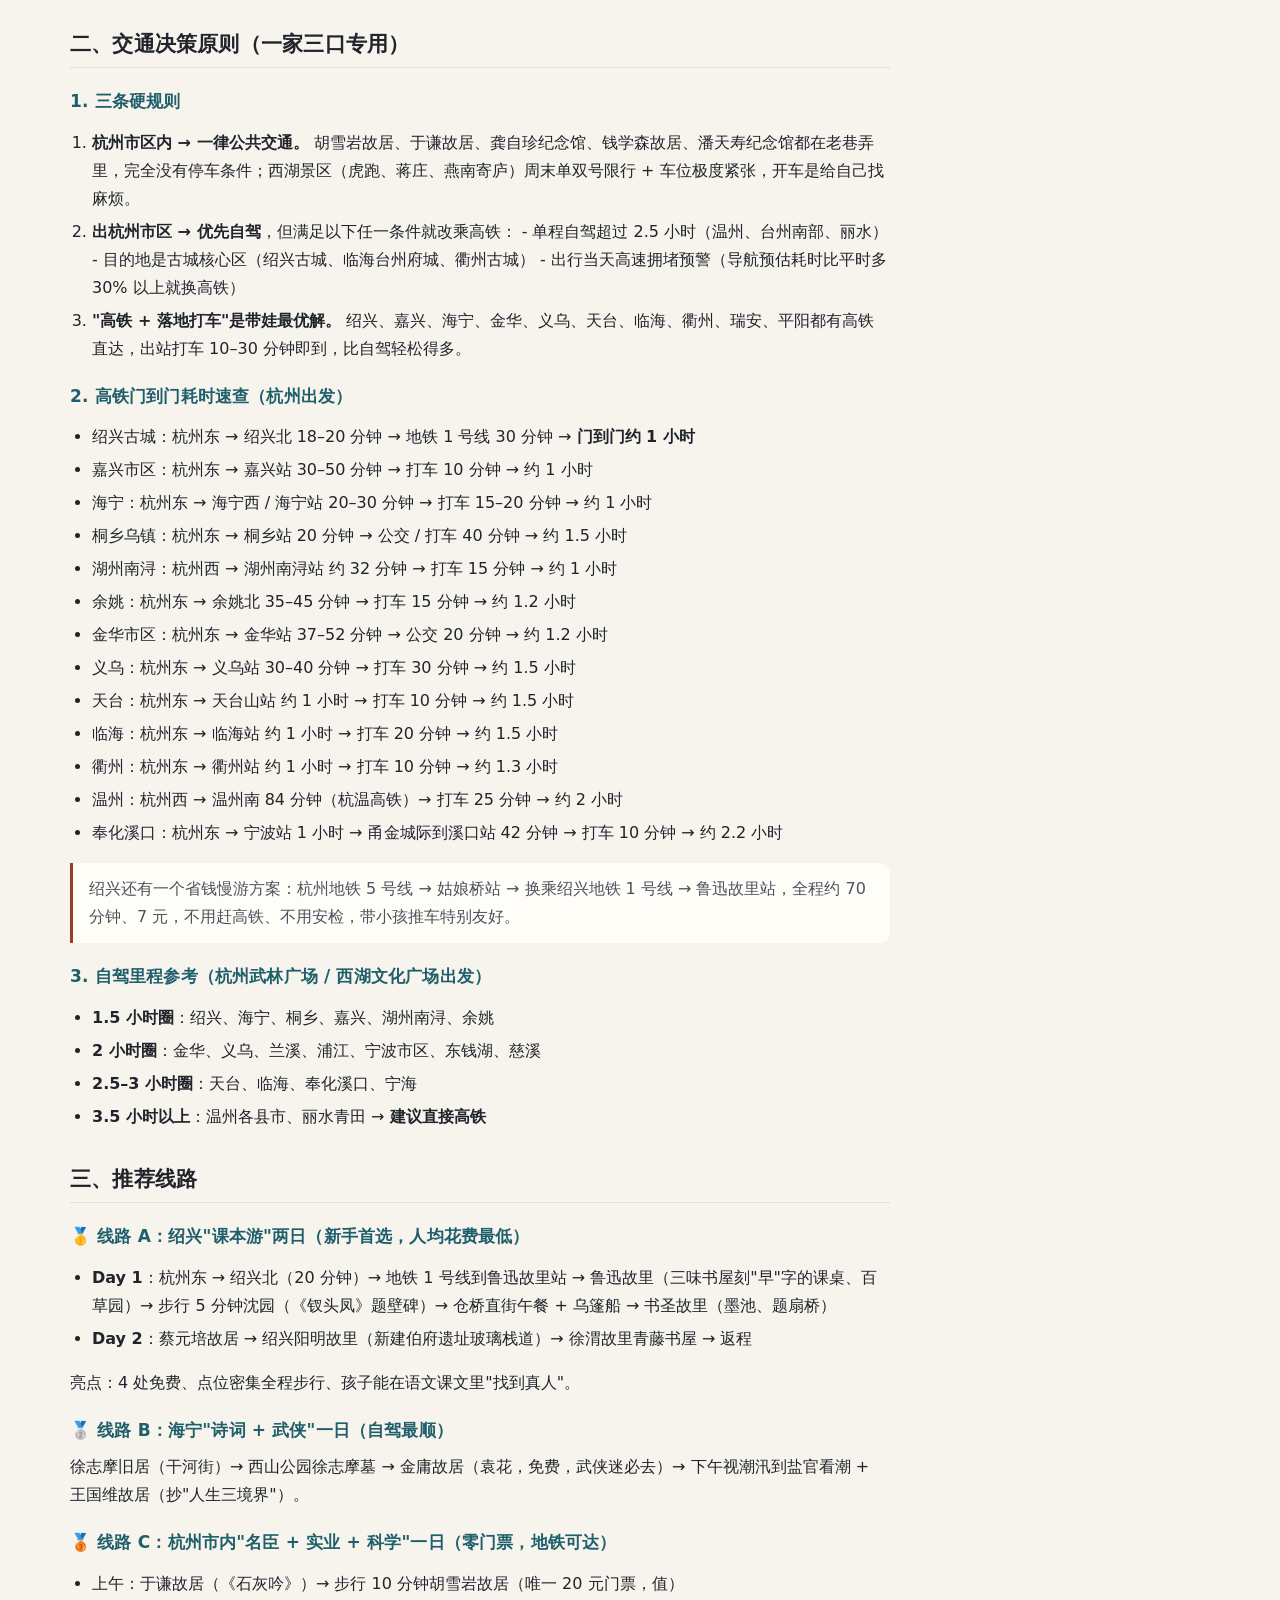
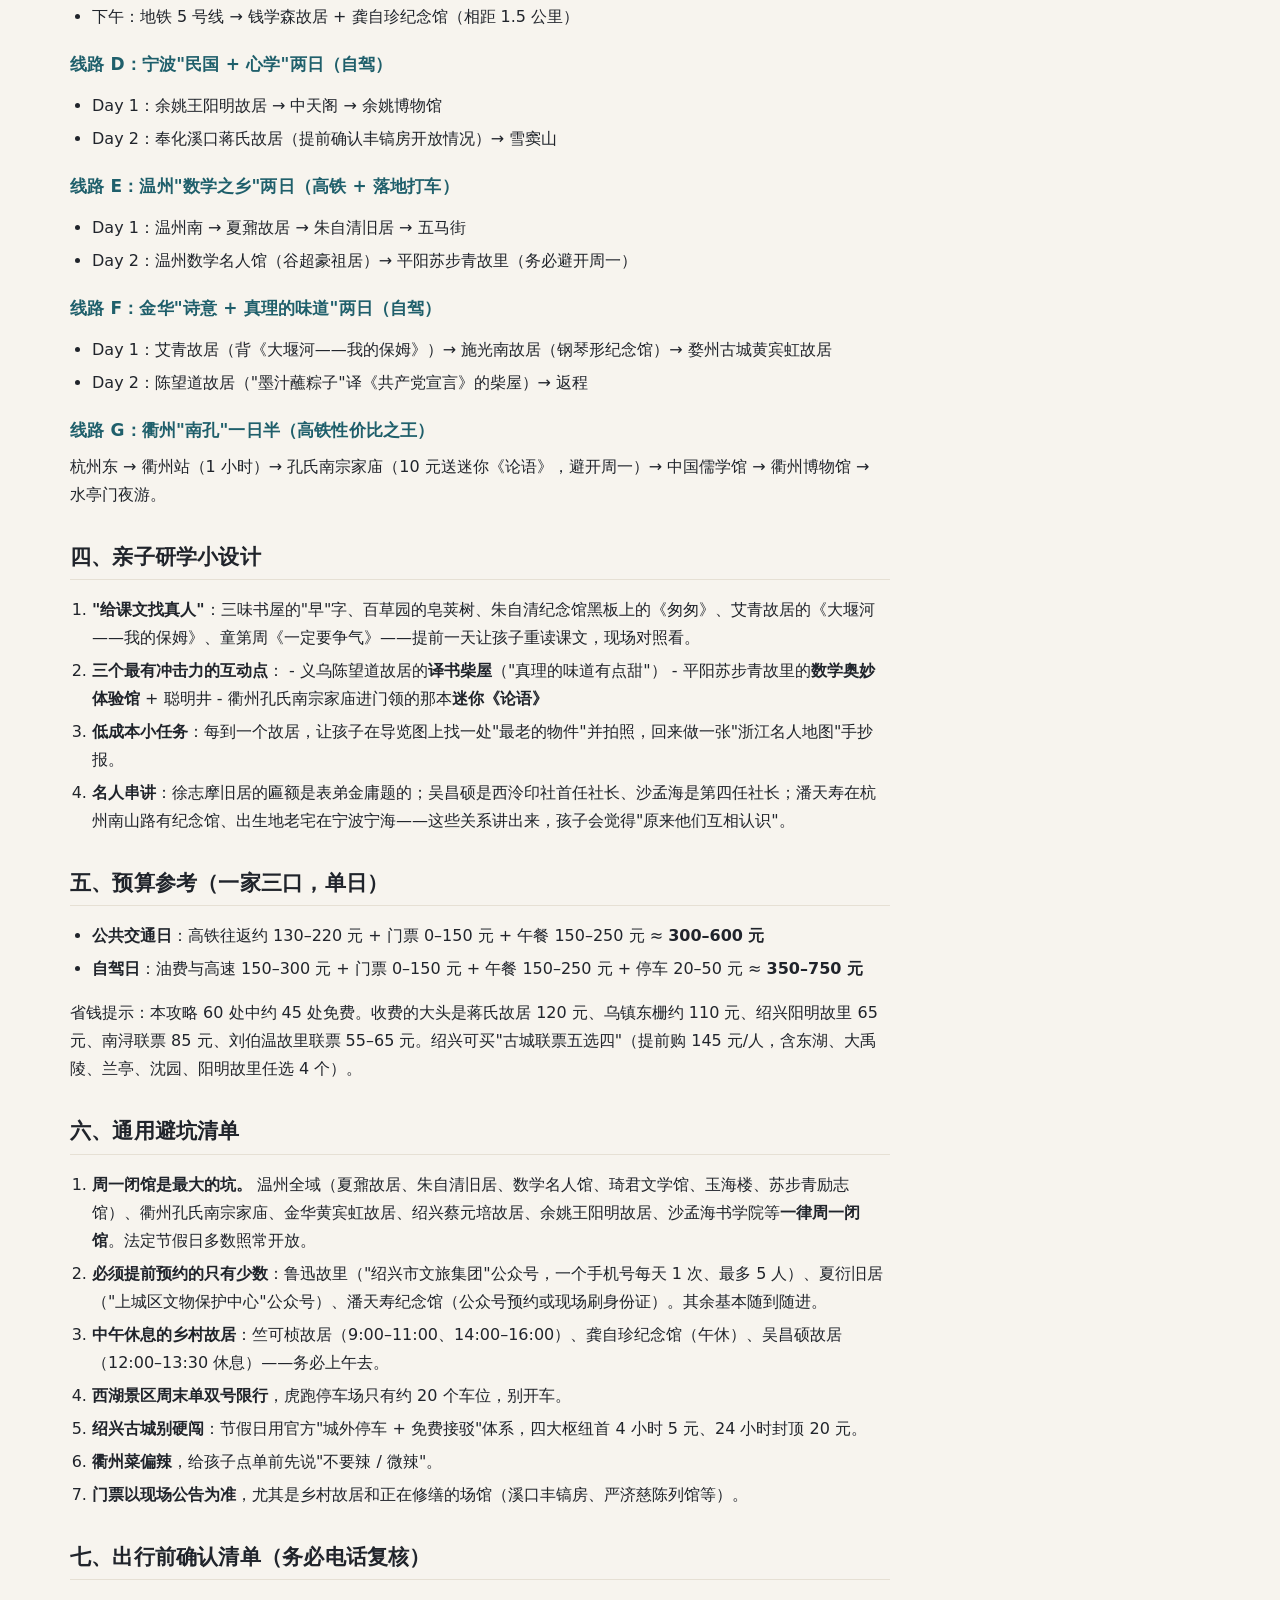
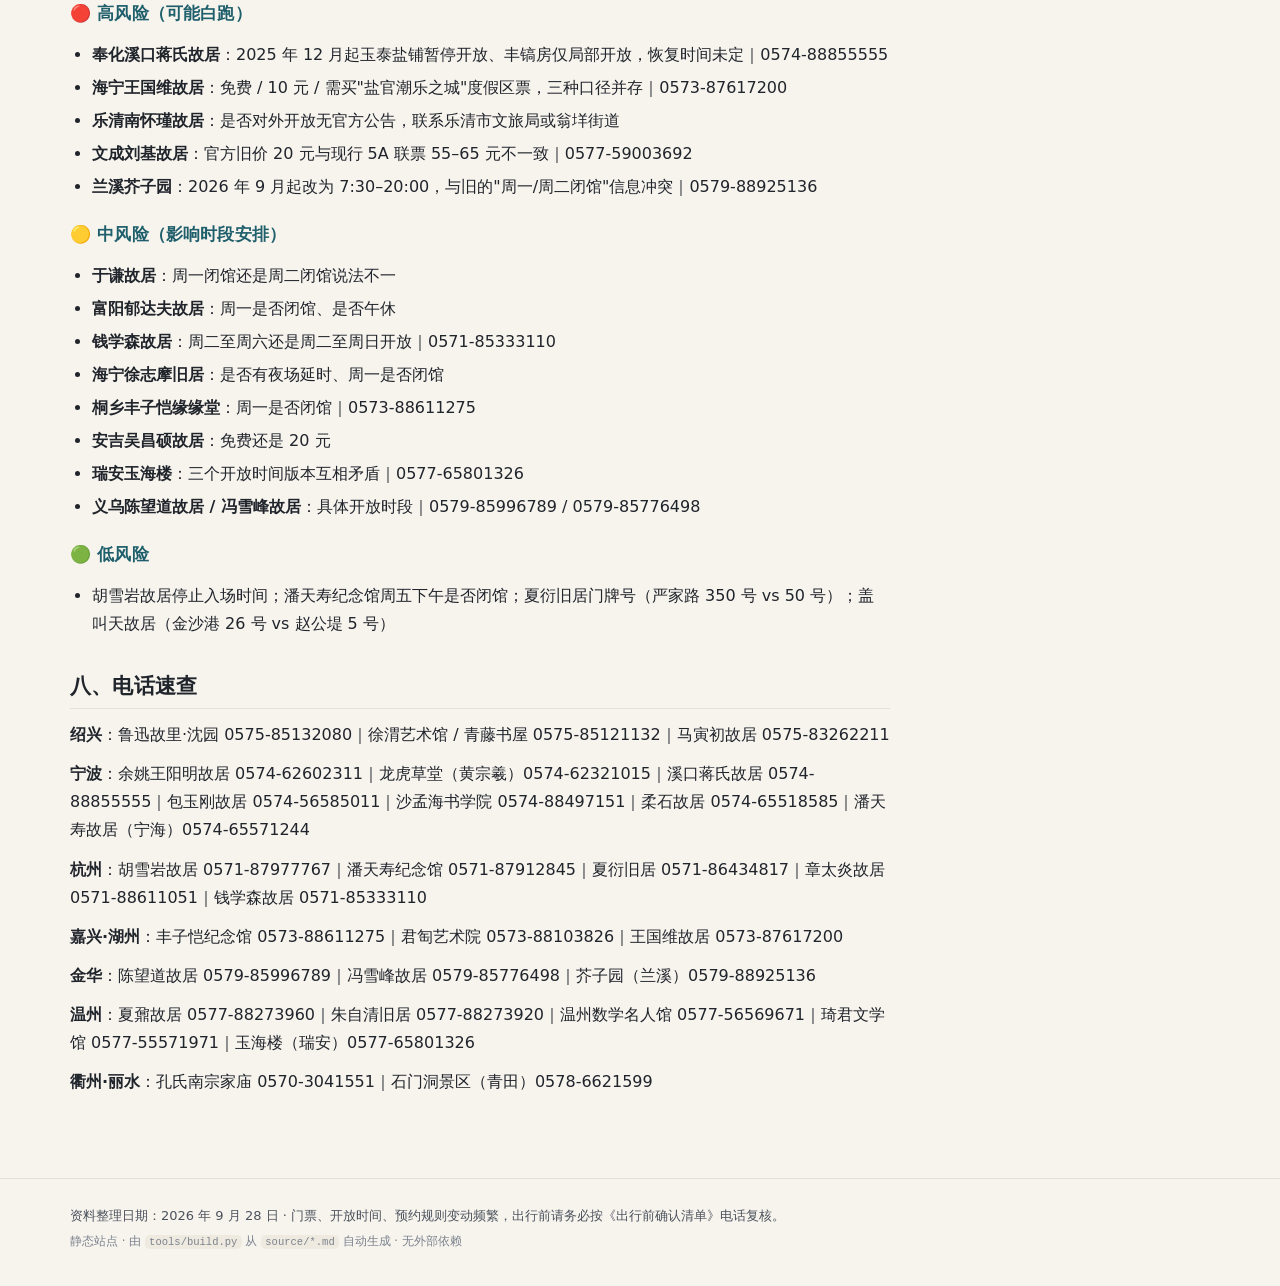
==== commit 305b7e22: "fix(home): 将「按地市翻阅」标题移出卡片网格，独占一行" ====
--- a/index.html
+++ b/index.html
@@ -36,8 +36,8 @@
 </div></div>
 <aside class="hero-card"><h3>三句话决策</h3><ol><li><strong>杭州市内</strong>一律公共交通：老巷弄没处停车，西湖景区周末单双号限行。</li><li><strong>出市区</strong>优先自驾；单程超 2.5 小时或目的地是古城核心区，改高铁。</li><li><strong>高铁＋落地打车</strong>是带娃最优解，绝大多数点位出站 10–30 分钟即到。</li></ol></aside>
 </section>
-<section class="chapter-grid" id="fence">
-<h2 class="sec-title">按地市翻阅</h2>
+<h2 class="sec-title" id="fence">按地市翻阅</h2>
+<section class="chapter-grid">
 <a class="chap-card" href="01-hangzhou.html"><span class="chap-emoji">🏙️</span><b>杭州篇</b><span class="chap-meta">12 处 · 10 处免费</span><span class="chap-more">查看 →</span></a>
 <a class="chap-card" href="02-shaoxing.html"><span class="chap-emoji">🎋</span><b>绍兴篇</b><span class="chap-meta">11 处 · 6 处免费</span><span class="chap-more">查看 →</span></a>
 <a class="chap-card" href="03-ningbo.html"><span class="chap-emoji">⚓</span><b>宁波篇</b><span class="chap-meta">9 处 · 8 处免费</span><span class="chap-more">查看 →</span></a>
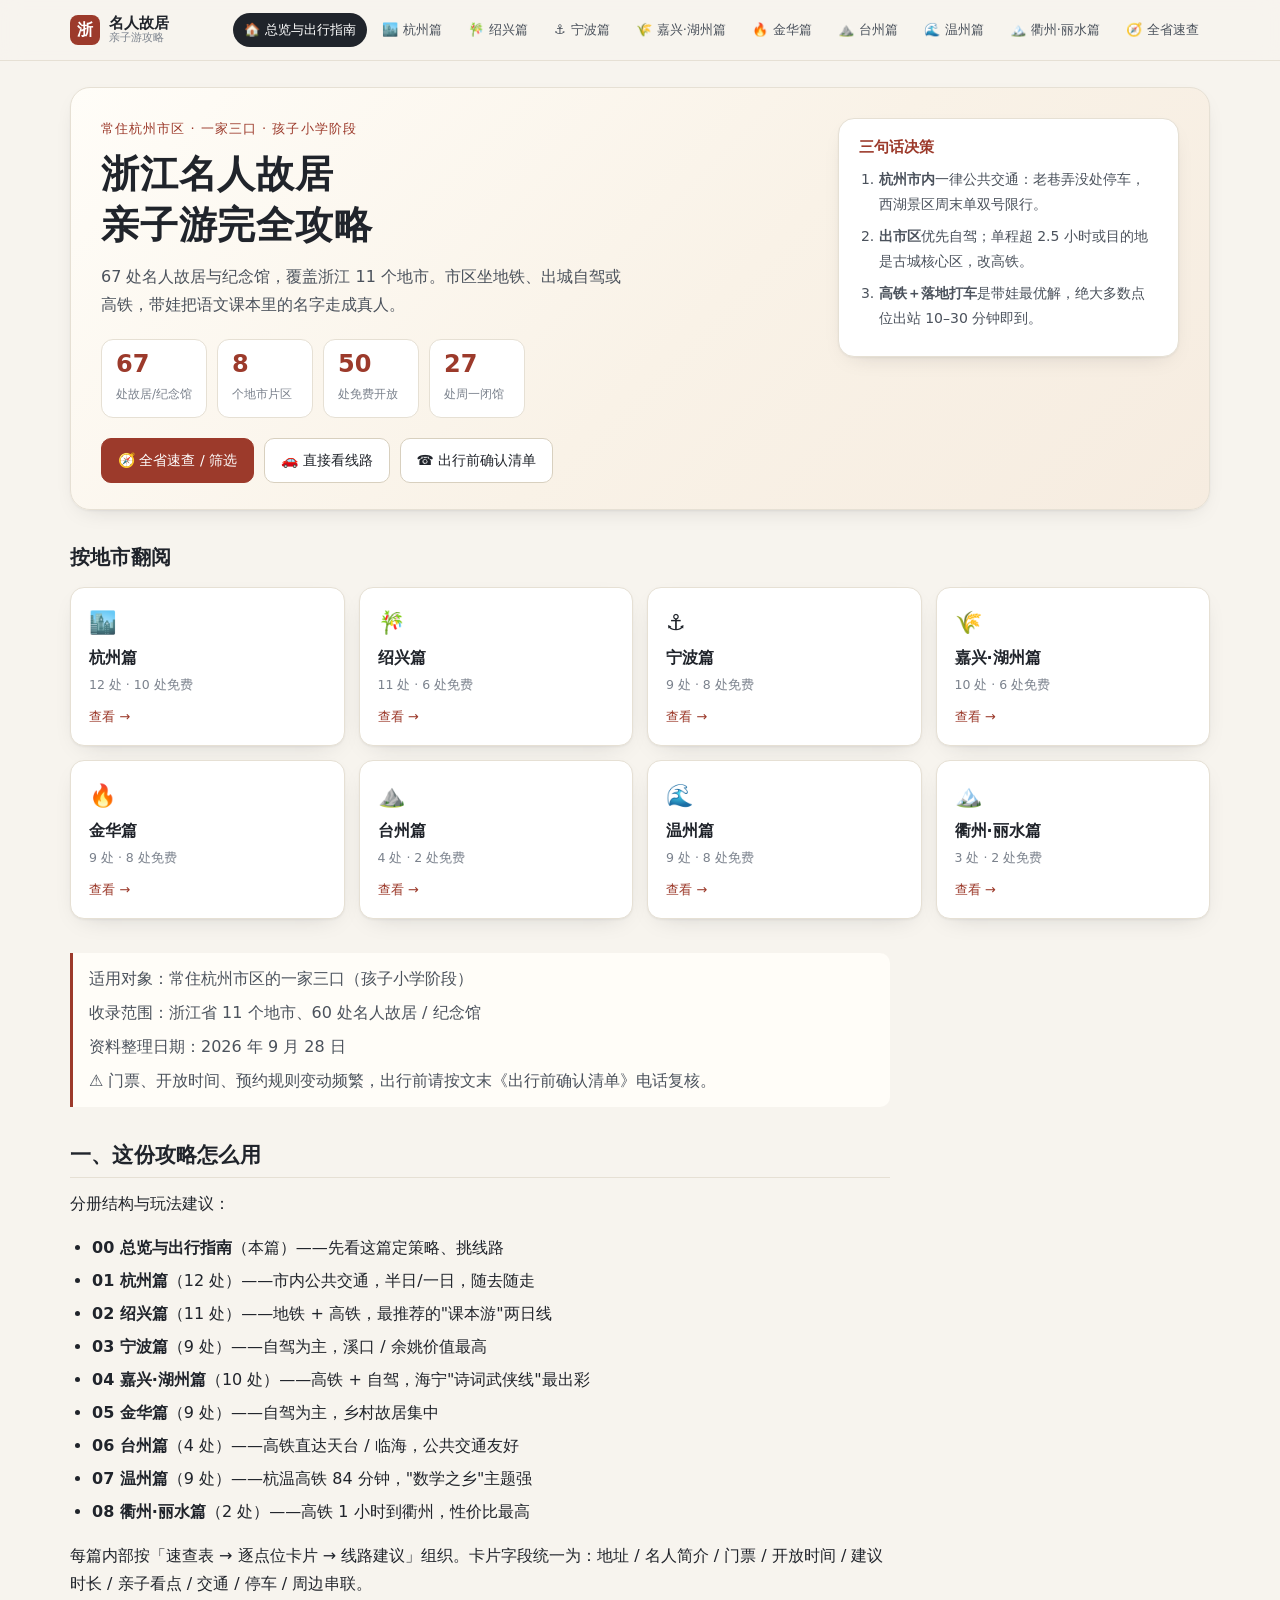
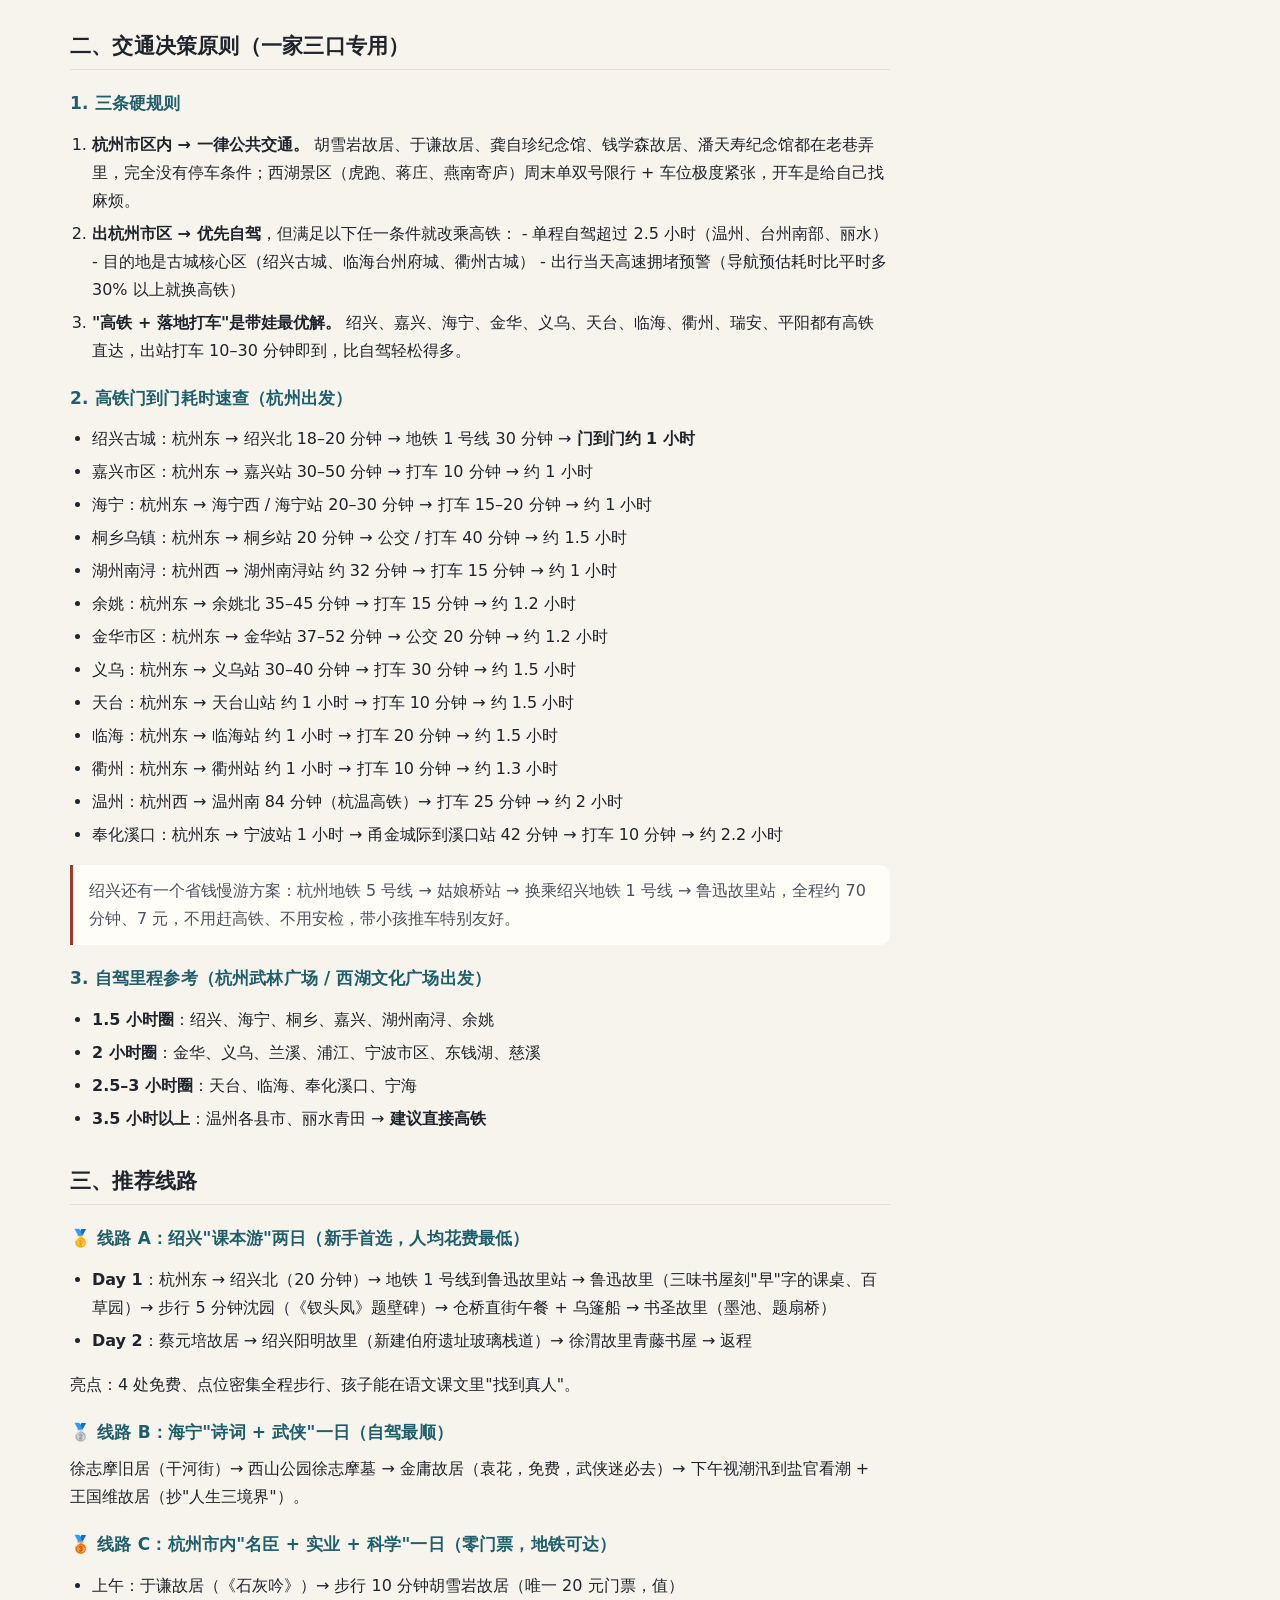
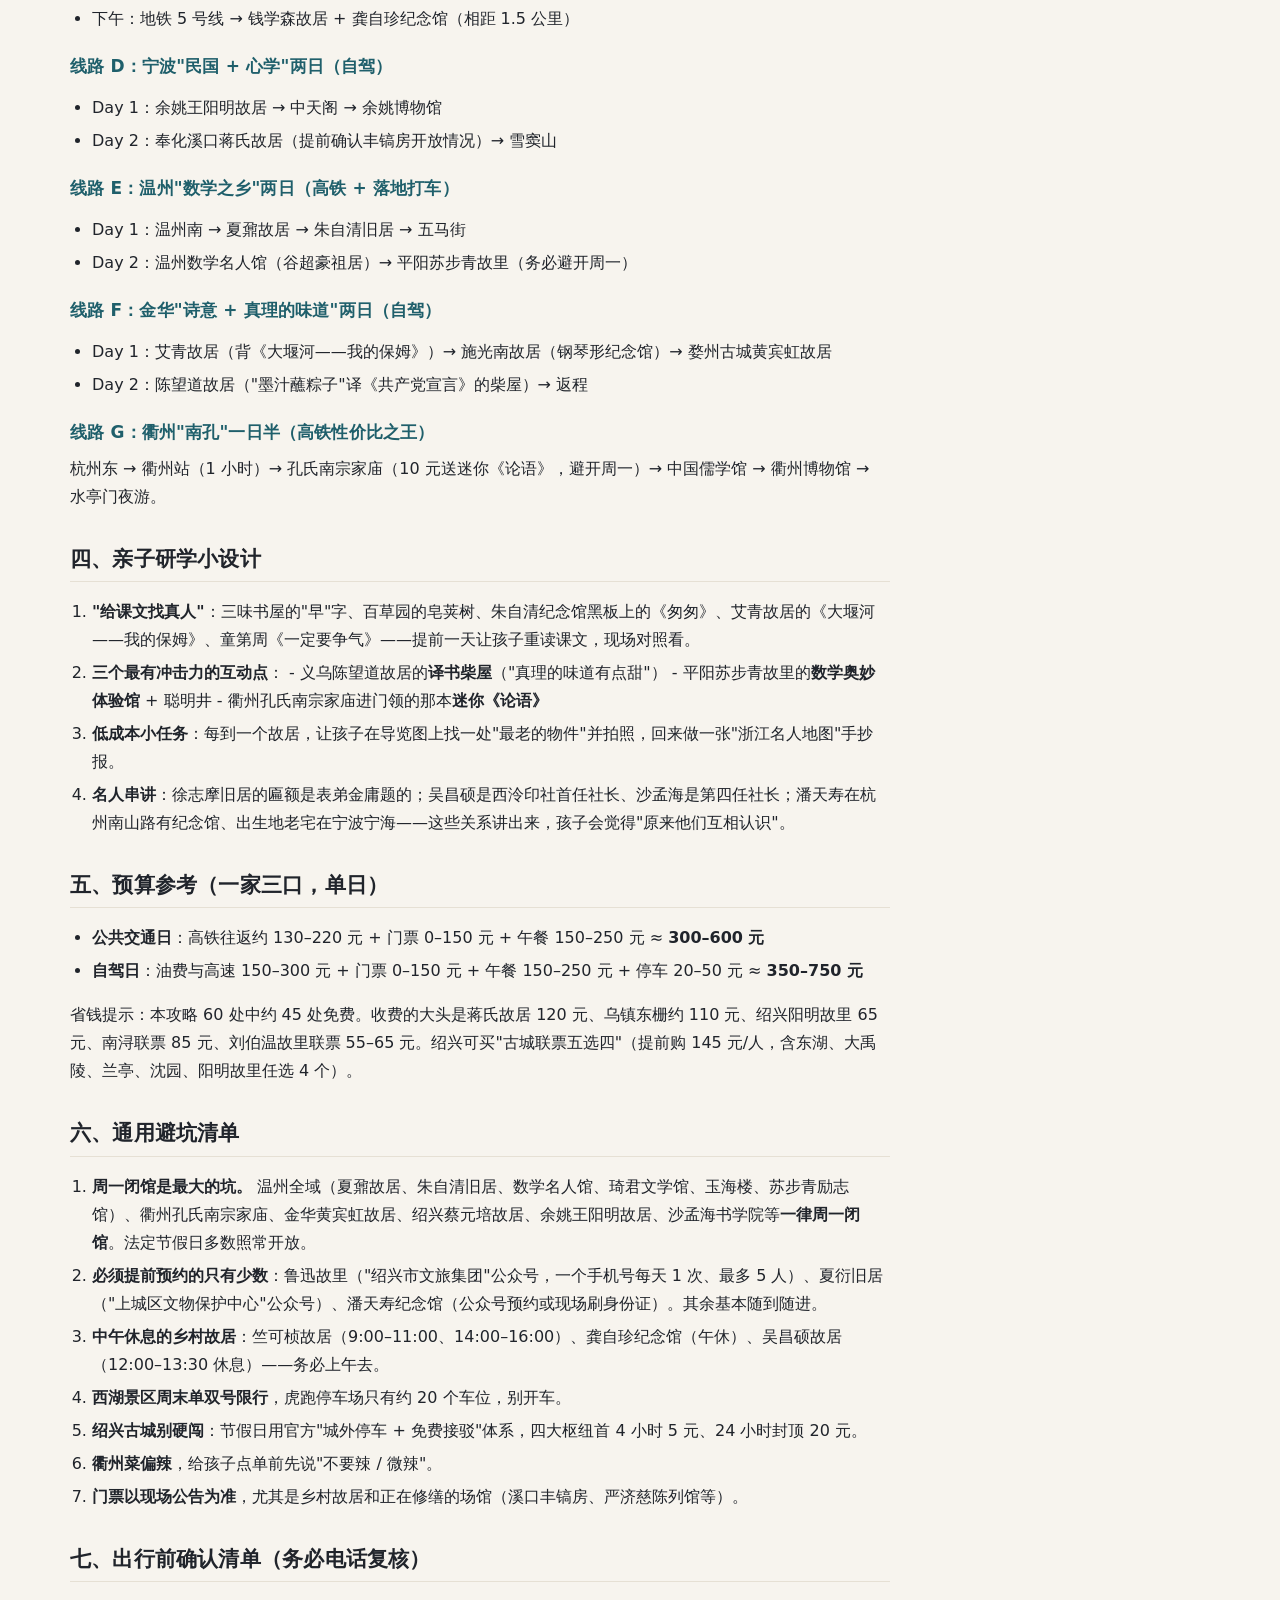
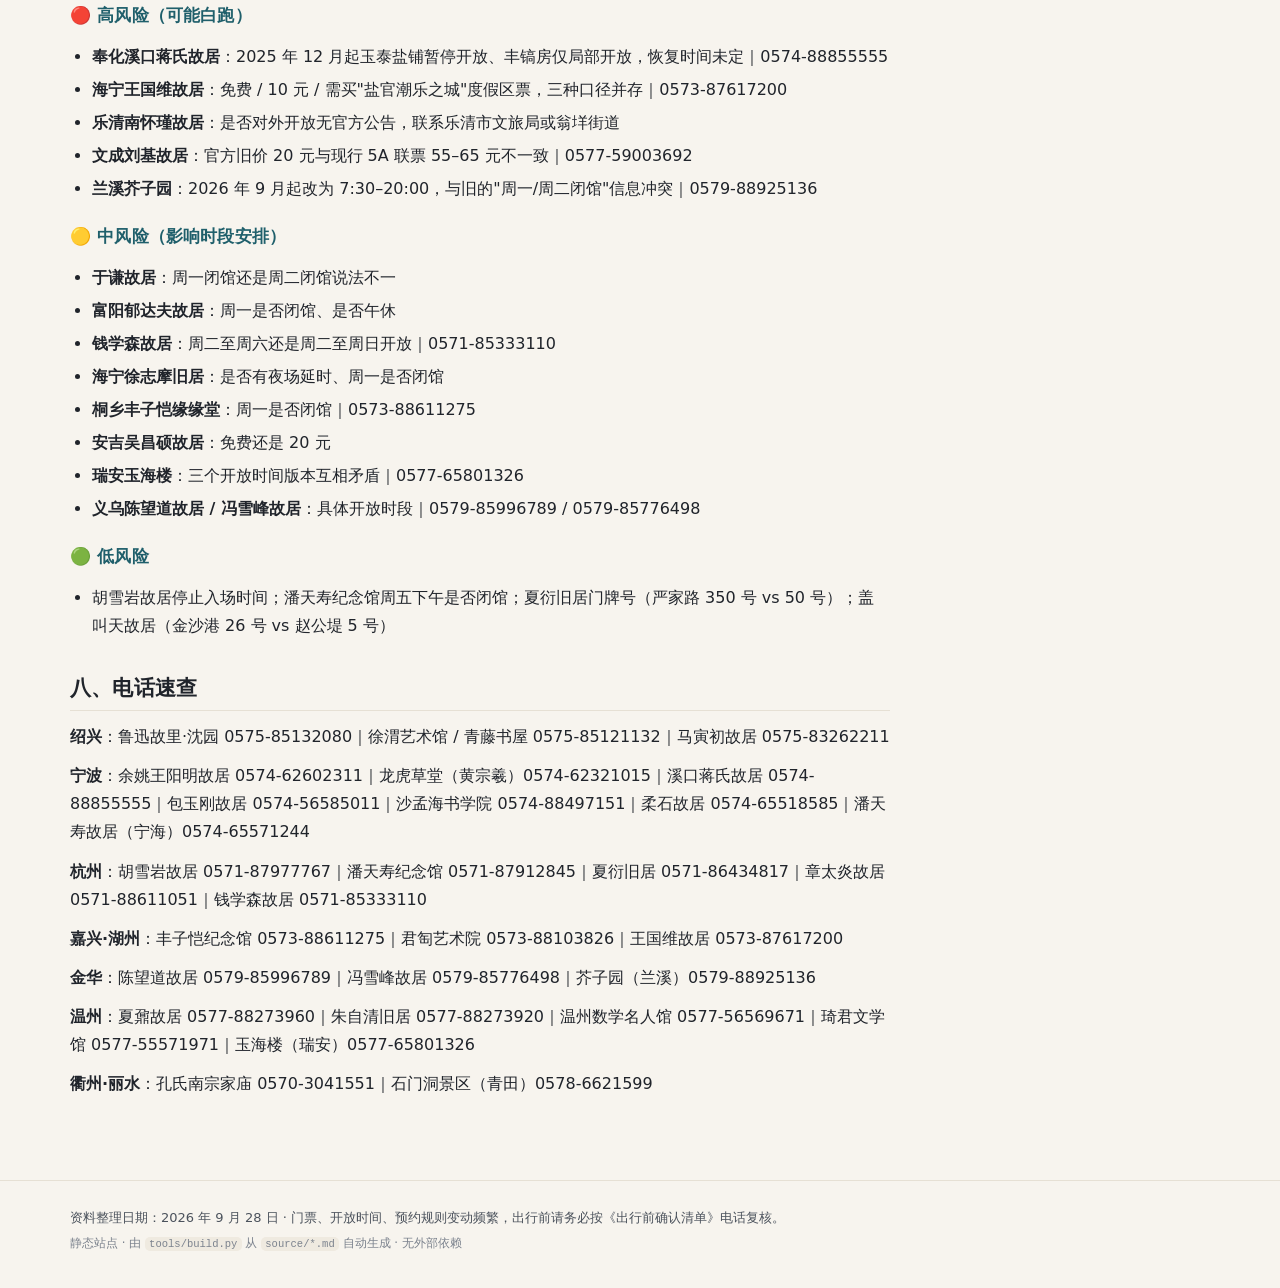
==== commit a2311c9f: "style: 「按地市翻阅」标题独立成行，城市卡片另起一行" ====
--- a/index.html
+++ b/index.html
@@ -36,8 +36,9 @@
 </div></div>
 <aside class="hero-card"><h3>三句话决策</h3><ol><li><strong>杭州市内</strong>一律公共交通：老巷弄没处停车，西湖景区周末单双号限行。</li><li><strong>出市区</strong>优先自驾；单程超 2.5 小时或目的地是古城核心区，改高铁。</li><li><strong>高铁＋落地打车</strong>是带娃最优解，绝大多数点位出站 10–30 分钟即到。</li></ol></aside>
 </section>
+<section class="chapter-block">
 <h2 class="sec-title" id="fence">按地市翻阅</h2>
-<section class="chapter-grid">
+<div class="chapter-grid">
 <a class="chap-card" href="01-hangzhou.html"><span class="chap-emoji">🏙️</span><b>杭州篇</b><span class="chap-meta">12 处 · 10 处免费</span><span class="chap-more">查看 →</span></a>
 <a class="chap-card" href="02-shaoxing.html"><span class="chap-emoji">🎋</span><b>绍兴篇</b><span class="chap-meta">11 处 · 6 处免费</span><span class="chap-more">查看 →</span></a>
 <a class="chap-card" href="03-ningbo.html"><span class="chap-emoji">⚓</span><b>宁波篇</b><span class="chap-meta">9 处 · 8 处免费</span><span class="chap-more">查看 →</span></a>
@@ -46,7 +47,7 @@
 <a class="chap-card" href="06-taizhou.html"><span class="chap-emoji">⛰️</span><b>台州篇</b><span class="chap-meta">4 处 · 2 处免费</span><span class="chap-more">查看 →</span></a>
 <a class="chap-card" href="07-wenzhou.html"><span class="chap-emoji">🌊</span><b>温州篇</b><span class="chap-meta">9 处 · 8 处免费</span><span class="chap-more">查看 →</span></a>
 <a class="chap-card" href="08-quzhou-lishui.html"><span class="chap-emoji">🏔️</span><b>衢州·丽水篇</b><span class="chap-meta">3 处 · 2 处免费</span><span class="chap-more">查看 →</span></a>
-</section>
+</div></section>
 <article class="prose">
 <blockquote><p>适用对象：常住杭州市区的一家三口（孩子小学阶段）</p><p>收录范围：浙江省 11 个地市、60 处名人故居 / 纪念馆</p><p>资料整理日期：2026 年 9 月 28 日</p><p>⚠️ 门票、开放时间、预约规则变动频繁，出行前请按文末《出行前确认清单》电话复核。</p></blockquote>
 <h2 id="一-这份攻略怎么用">一、这份攻略怎么用</h2>
--- a/assets/style.css
+++ b/assets/style.css
@@ -113,8 +113,13 @@
 }
 
 /* ---------- chapter cards ---------- */
-.sec-title{font-size:20px;margin:8px 0 14px}
-.chapter-grid{display:grid;grid-template-columns:repeat(auto-fill,minmax(230px,1fr));gap:14px;margin:0 0 34px}
+/* 「按地市翻阅」标题独立成行，8 张城市卡片另起一行排列 */
+.chapter-block{margin:6px 0 34px}
+.sec-title{display:block;width:100%;grid-column:1/-1;font-size:20px;margin:10px 0 16px}
+.chapter-grid{
+  display:grid;grid-template-columns:repeat(auto-fill,minmax(230px,1fr));
+  gap:14px;margin:0;clear:both;
+}
 .chap-card{
   display:flex;flex-direction:column;gap:2px;padding:16px 18px;border-radius:var(--radius);
   background:var(--paper);border:1px solid var(--line);box-shadow:var(--shadow);
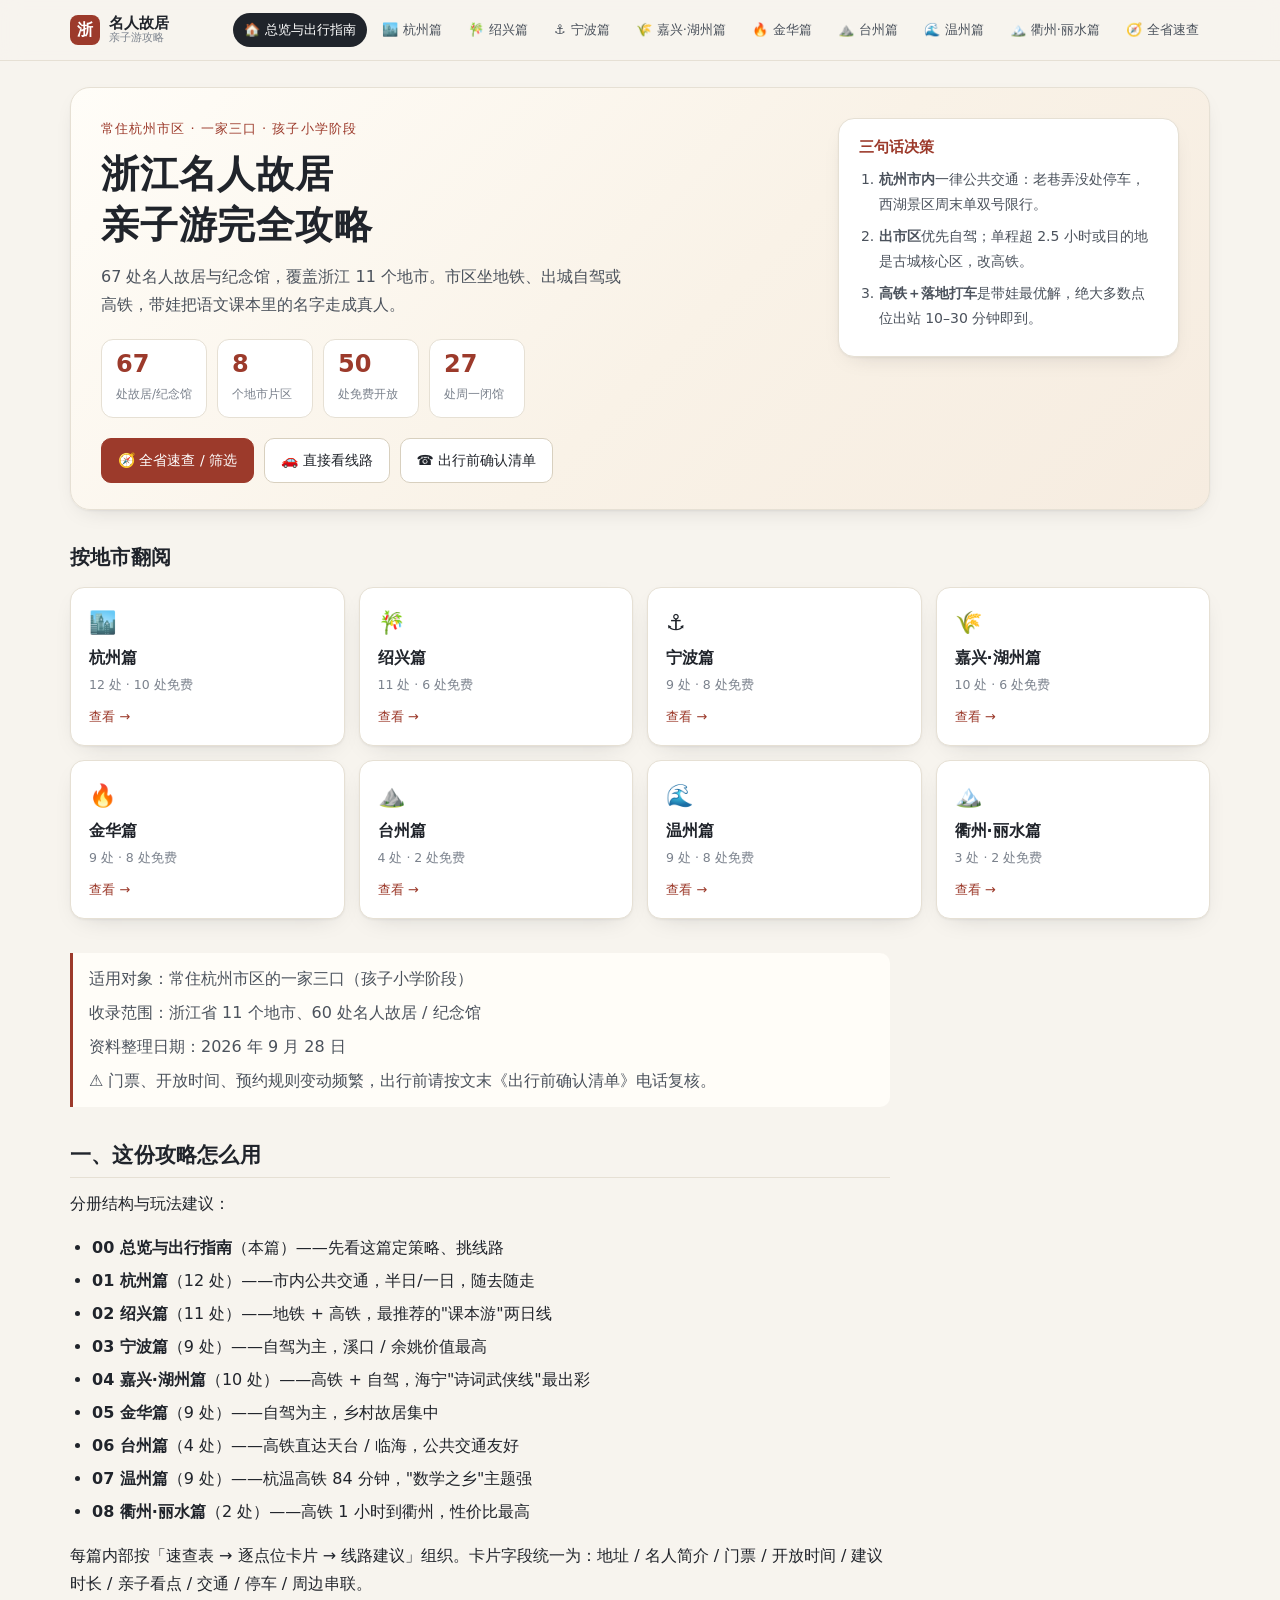
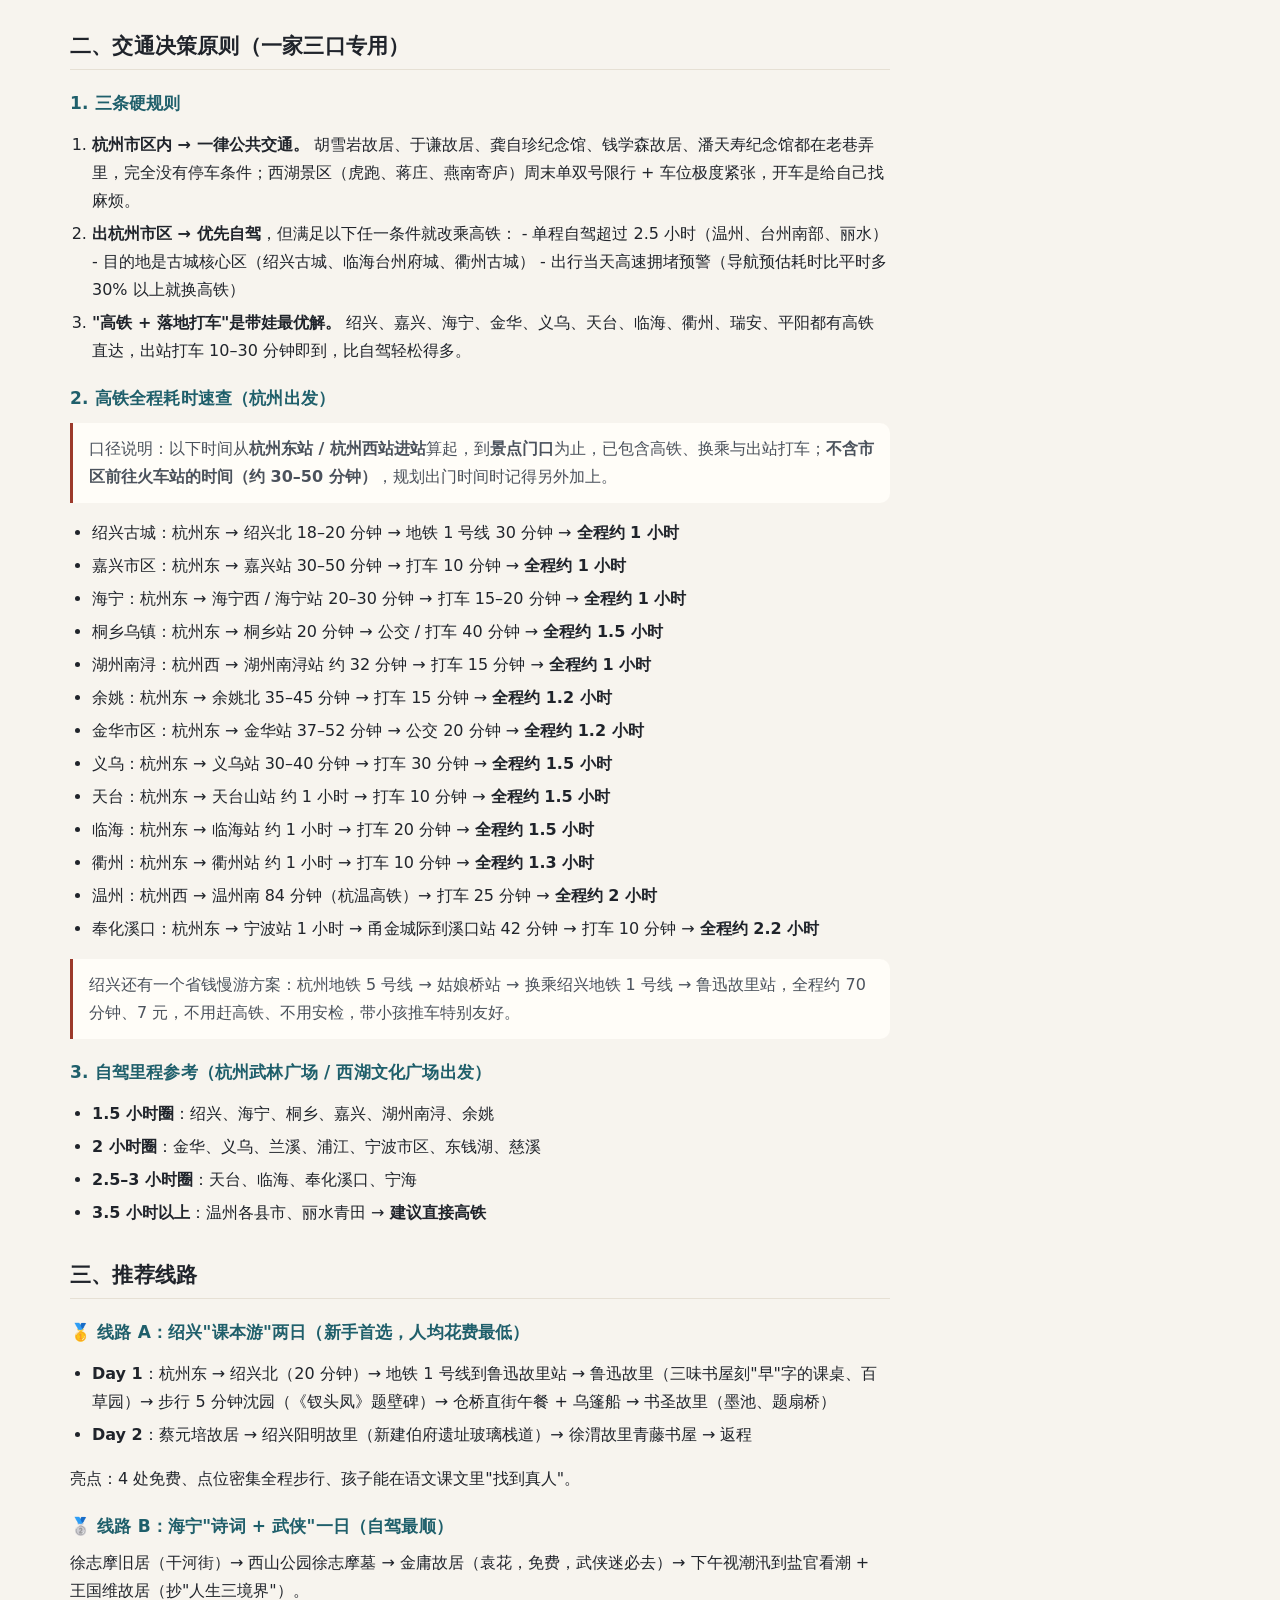
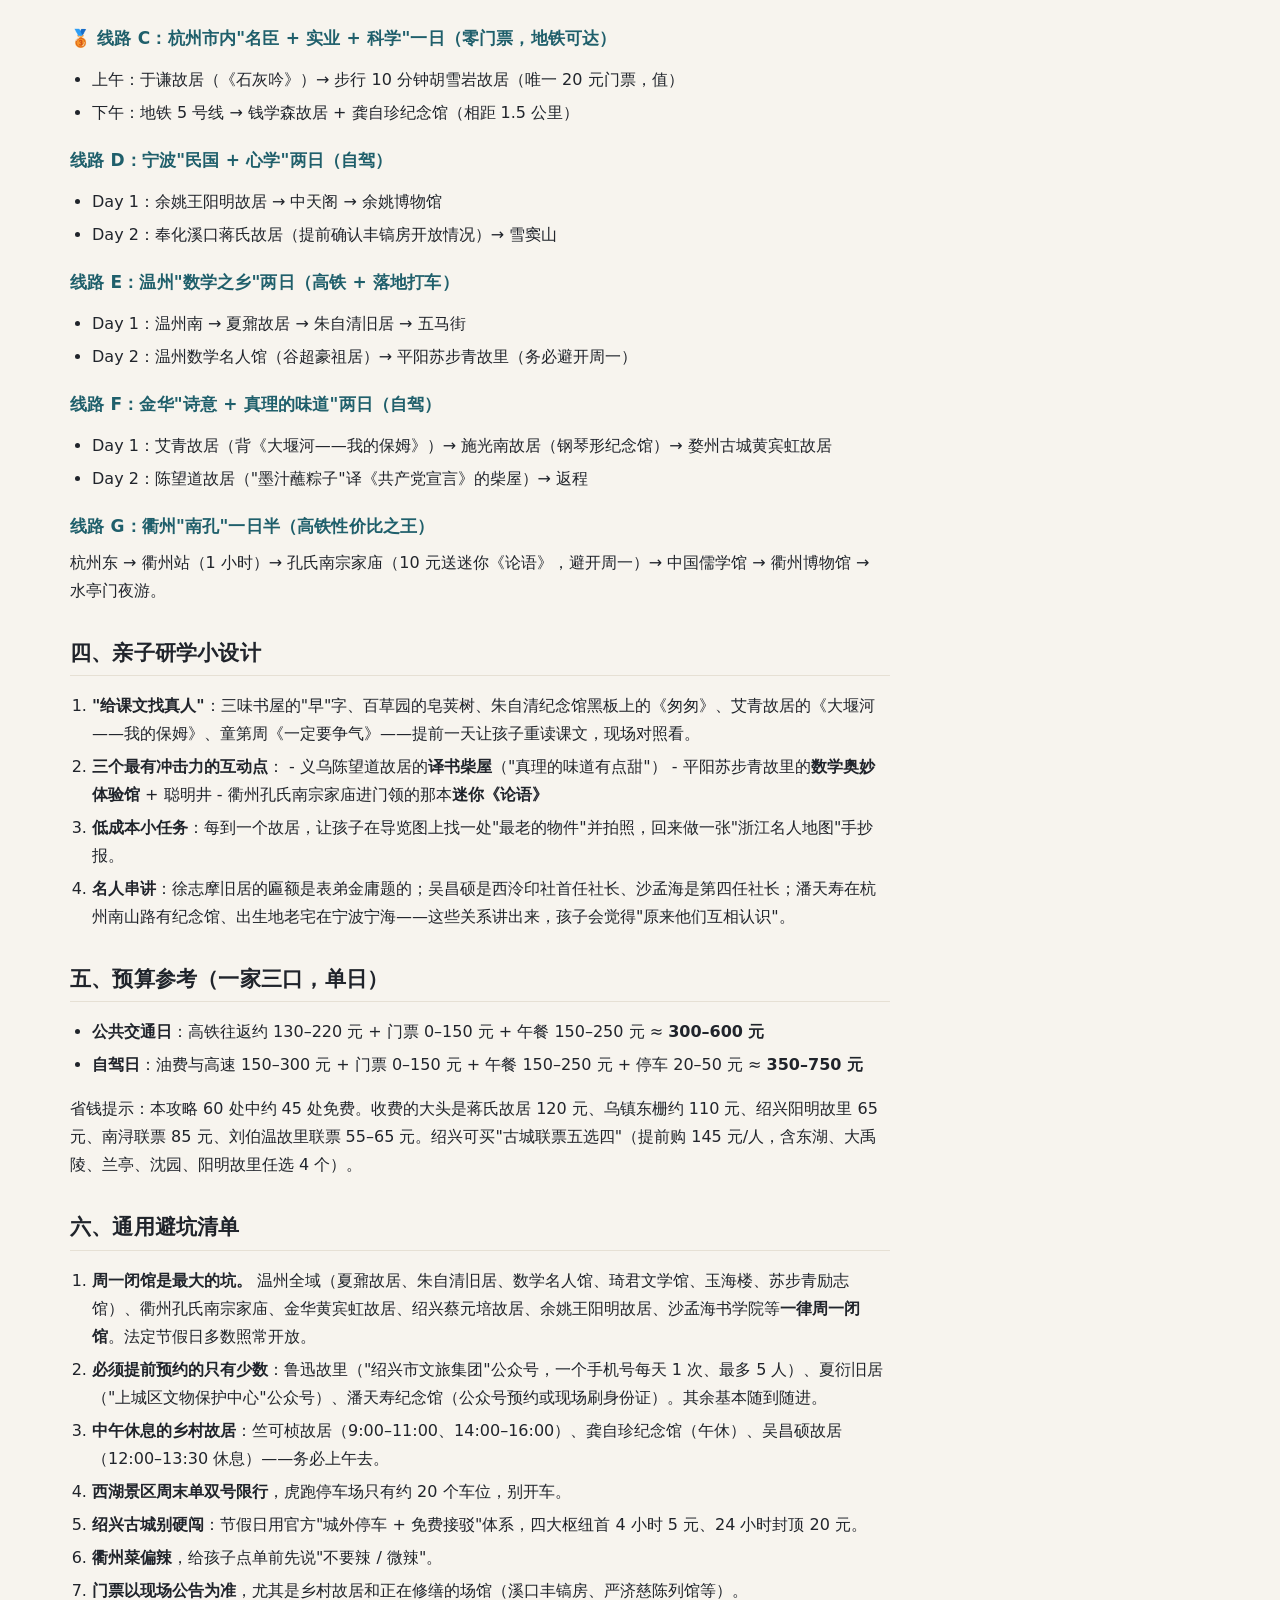
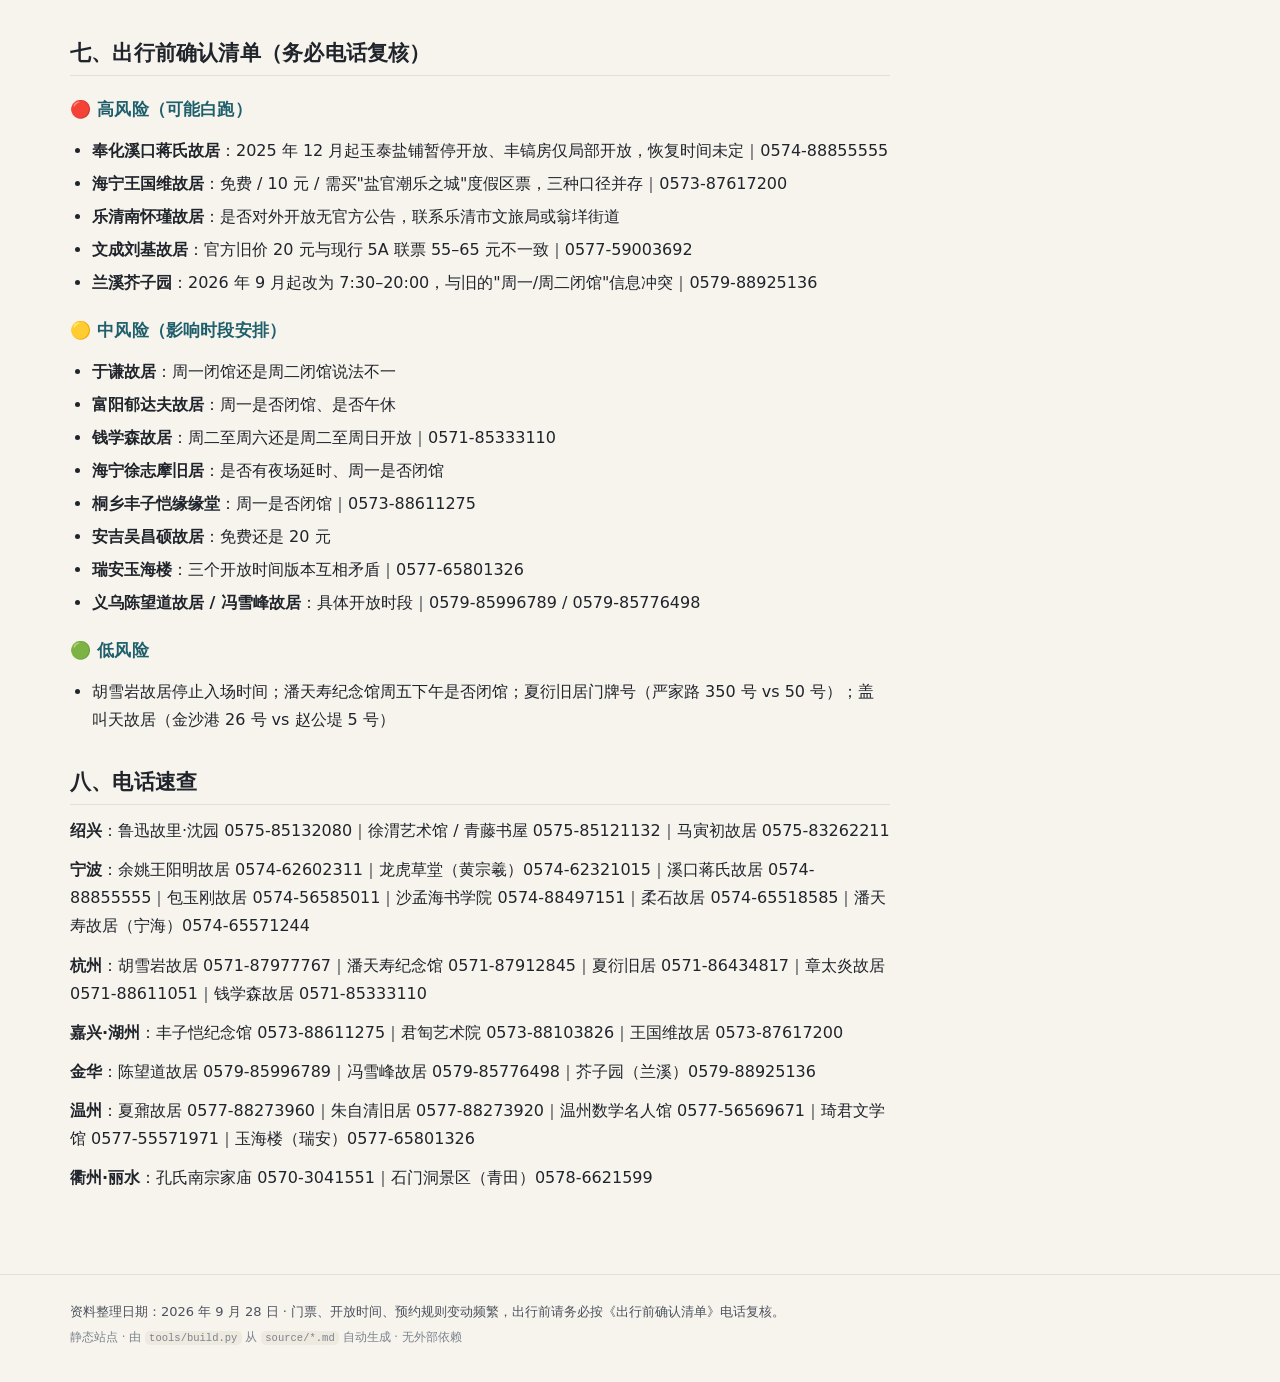
==== commit e33f4e8f: "docs(home): 「门到门」改为「全程耗时」，13 条统一表述并补充口径说明" ====
--- a/index.html
+++ b/index.html
@@ -57,8 +57,9 @@
 <h2 id="二-交通决策原则-一家三口专用">二、交通决策原则（一家三口专用）</h2>
 <h3 id="1-三条硬规则">1. 三条硬规则</h3>
 <ol><li><strong>杭州市区内 → 一律公共交通。</strong> 胡雪岩故居、于谦故居、龚自珍纪念馆、钱学森故居、潘天寿纪念馆都在老巷弄里，完全没有停车条件；西湖景区（虎跑、蒋庄、燕南寄庐）周末单双号限行 + 车位极度紧张，开车是给自己找麻烦。</li><li><strong>出杭州市区 → 优先自驾</strong>，但满足以下任一条件就改乘高铁： - 单程自驾超过 2.5 小时（温州、台州南部、丽水） - 目的地是古城核心区（绍兴古城、临海台州府城、衢州古城） - 出行当天高速拥堵预警（导航预估耗时比平时多 30% 以上就换高铁）</li><li><strong>"高铁 + 落地打车"是带娃最优解。</strong> 绍兴、嘉兴、海宁、金华、义乌、天台、临海、衢州、瑞安、平阳都有高铁直达，出站打车 10–30 分钟即到，比自驾轻松得多。</li></ol>
-<h3 id="2-高铁门到门耗时速查-杭州出发">2. 高铁门到门耗时速查（杭州出发）</h3>
-<ul><li>绍兴古城：杭州东 → 绍兴北 18–20 分钟 → 地铁 1 号线 30 分钟 → <strong>门到门约 1 小时</strong></li><li>嘉兴市区：杭州东 → 嘉兴站 30–50 分钟 → 打车 10 分钟 → 约 1 小时</li><li>海宁：杭州东 → 海宁西 / 海宁站 20–30 分钟 → 打车 15–20 分钟 → 约 1 小时</li><li>桐乡乌镇：杭州东 → 桐乡站 20 分钟 → 公交 / 打车 40 分钟 → 约 1.5 小时</li><li>湖州南浔：杭州西 → 湖州南浔站 约 32 分钟 → 打车 15 分钟 → 约 1 小时</li><li>余姚：杭州东 → 余姚北 35–45 分钟 → 打车 15 分钟 → 约 1.2 小时</li><li>金华市区：杭州东 → 金华站 37–52 分钟 → 公交 20 分钟 → 约 1.2 小时</li><li>义乌：杭州东 → 义乌站 30–40 分钟 → 打车 30 分钟 → 约 1.5 小时</li><li>天台：杭州东 → 天台山站 约 1 小时 → 打车 10 分钟 → 约 1.5 小时</li><li>临海：杭州东 → 临海站 约 1 小时 → 打车 20 分钟 → 约 1.5 小时</li><li>衢州：杭州东 → 衢州站 约 1 小时 → 打车 10 分钟 → 约 1.3 小时</li><li>温州：杭州西 → 温州南 84 分钟（杭温高铁）→ 打车 25 分钟 → 约 2 小时</li><li>奉化溪口：杭州东 → 宁波站 1 小时 → 甬金城际到溪口站 42 分钟 → 打车 10 分钟 → 约 2.2 小时</li></ul>
+<h3 id="2-高铁全程耗时速查-杭州出发">2. 高铁全程耗时速查（杭州出发）</h3>
+<blockquote><p>口径说明：以下时间从<strong>杭州东站 / 杭州西站进站</strong>算起，到<strong>景点门口</strong>为止，已包含高铁、换乘与出站打车；<strong>不含市区前往火车站的时间（约 30–50 分钟）</strong>，规划出门时间时记得另外加上。</p></blockquote>
+<ul><li>绍兴古城：杭州东 → 绍兴北 18–20 分钟 → 地铁 1 号线 30 分钟 → <strong>全程约 1 小时</strong></li><li>嘉兴市区：杭州东 → 嘉兴站 30–50 分钟 → 打车 10 分钟 → <strong>全程约 1 小时</strong></li><li>海宁：杭州东 → 海宁西 / 海宁站 20–30 分钟 → 打车 15–20 分钟 → <strong>全程约 1 小时</strong></li><li>桐乡乌镇：杭州东 → 桐乡站 20 分钟 → 公交 / 打车 40 分钟 → <strong>全程约 1.5 小时</strong></li><li>湖州南浔：杭州西 → 湖州南浔站 约 32 分钟 → 打车 15 分钟 → <strong>全程约 1 小时</strong></li><li>余姚：杭州东 → 余姚北 35–45 分钟 → 打车 15 分钟 → <strong>全程约 1.2 小时</strong></li><li>金华市区：杭州东 → 金华站 37–52 分钟 → 公交 20 分钟 → <strong>全程约 1.2 小时</strong></li><li>义乌：杭州东 → 义乌站 30–40 分钟 → 打车 30 分钟 → <strong>全程约 1.5 小时</strong></li><li>天台：杭州东 → 天台山站 约 1 小时 → 打车 10 分钟 → <strong>全程约 1.5 小时</strong></li><li>临海：杭州东 → 临海站 约 1 小时 → 打车 20 分钟 → <strong>全程约 1.5 小时</strong></li><li>衢州：杭州东 → 衢州站 约 1 小时 → 打车 10 分钟 → <strong>全程约 1.3 小时</strong></li><li>温州：杭州西 → 温州南 84 分钟（杭温高铁）→ 打车 25 分钟 → <strong>全程约 2 小时</strong></li><li>奉化溪口：杭州东 → 宁波站 1 小时 → 甬金城际到溪口站 42 分钟 → 打车 10 分钟 → <strong>全程约 2.2 小时</strong></li></ul>
 <blockquote><p>绍兴还有一个省钱慢游方案：杭州地铁 5 号线 → 姑娘桥站 → 换乘绍兴地铁 1 号线 → 鲁迅故里站，全程约 70 分钟、7 元，不用赶高铁、不用安检，带小孩推车特别友好。</p></blockquote>
 <h3 id="3-自驾里程参考-杭州武林广场-西湖文化广场出发">3. 自驾里程参考（杭州武林广场 / 西湖文化广场出发）</h3>
 <ul><li><strong>1.5 小时圈</strong>：绍兴、海宁、桐乡、嘉兴、湖州南浔、余姚</li><li><strong>2 小时圈</strong>：金华、义乌、兰溪、浦江、宁波市区、东钱湖、慈溪</li><li><strong>2.5–3 小时圈</strong>：天台、临海、奉化溪口、宁海</li><li><strong>3.5 小时以上</strong>：温州各县市、丽水青田 → <strong>建议直接高铁</strong></li></ul>
